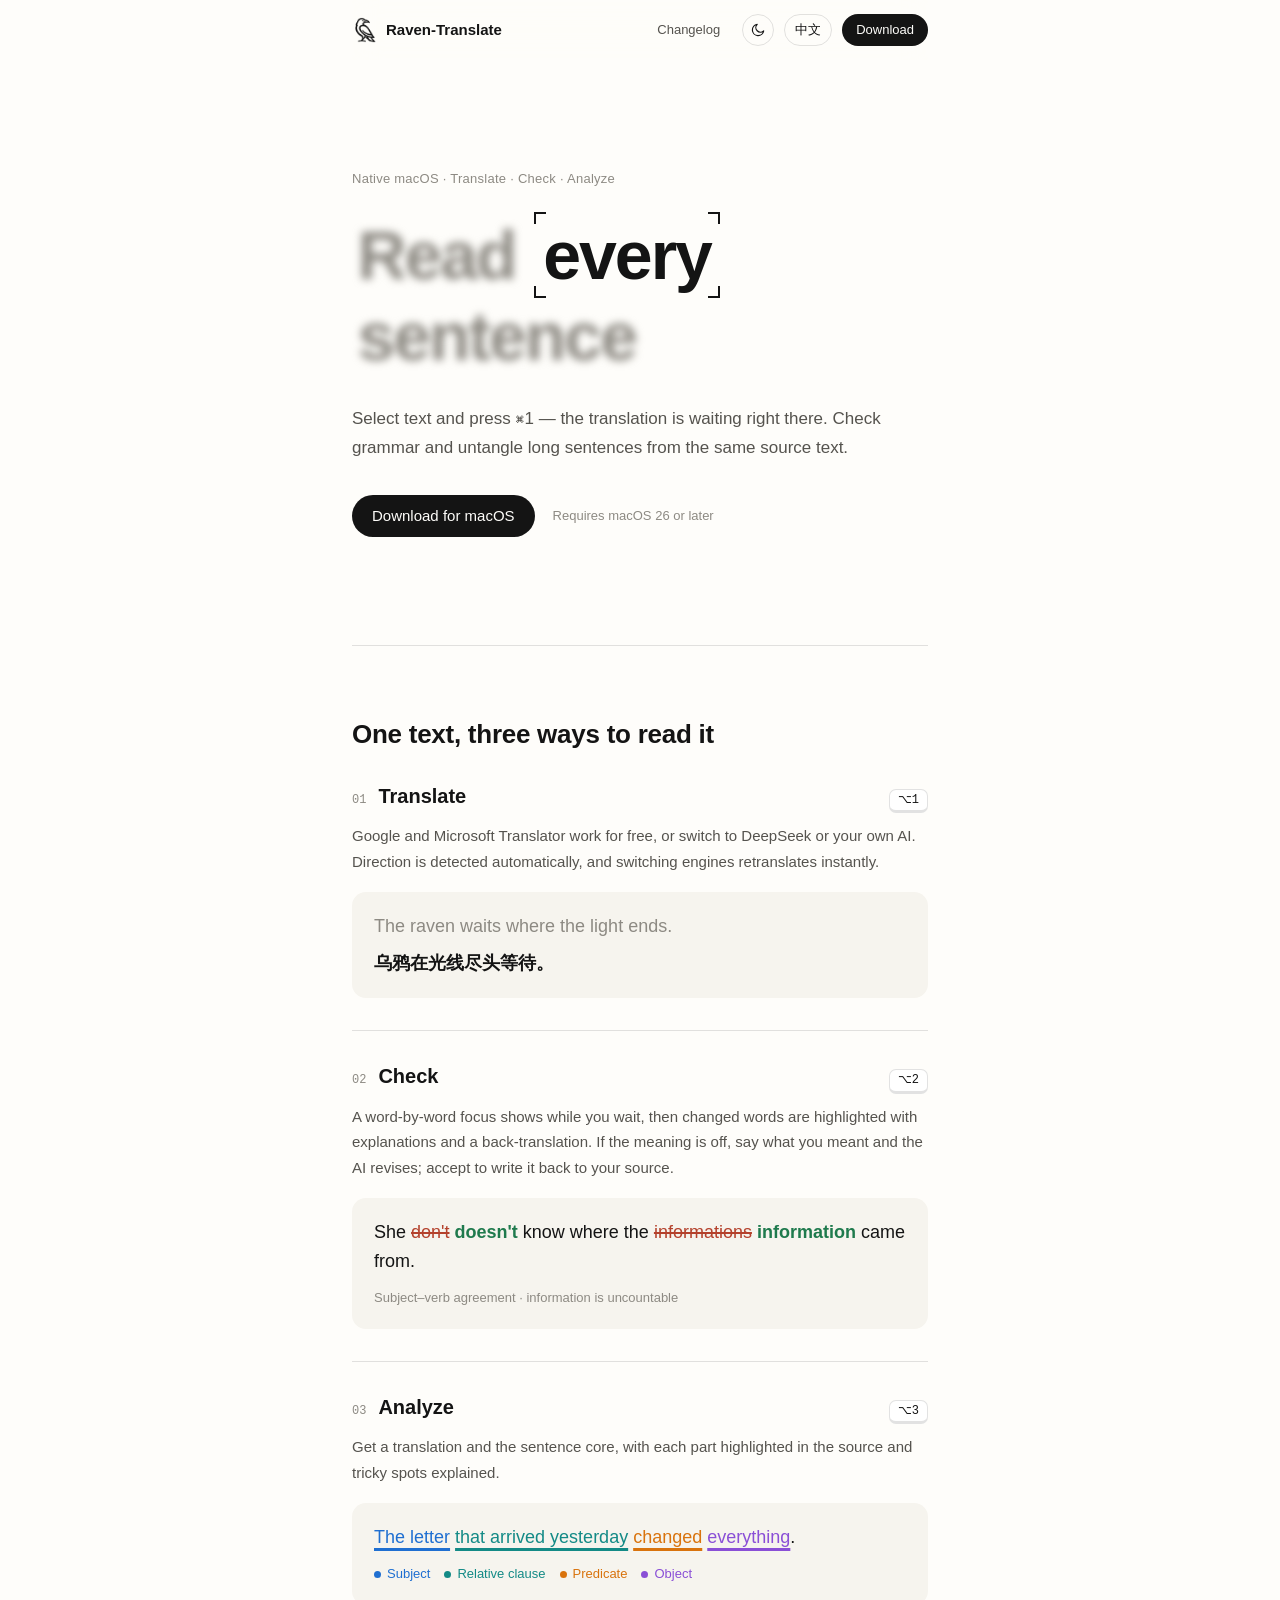
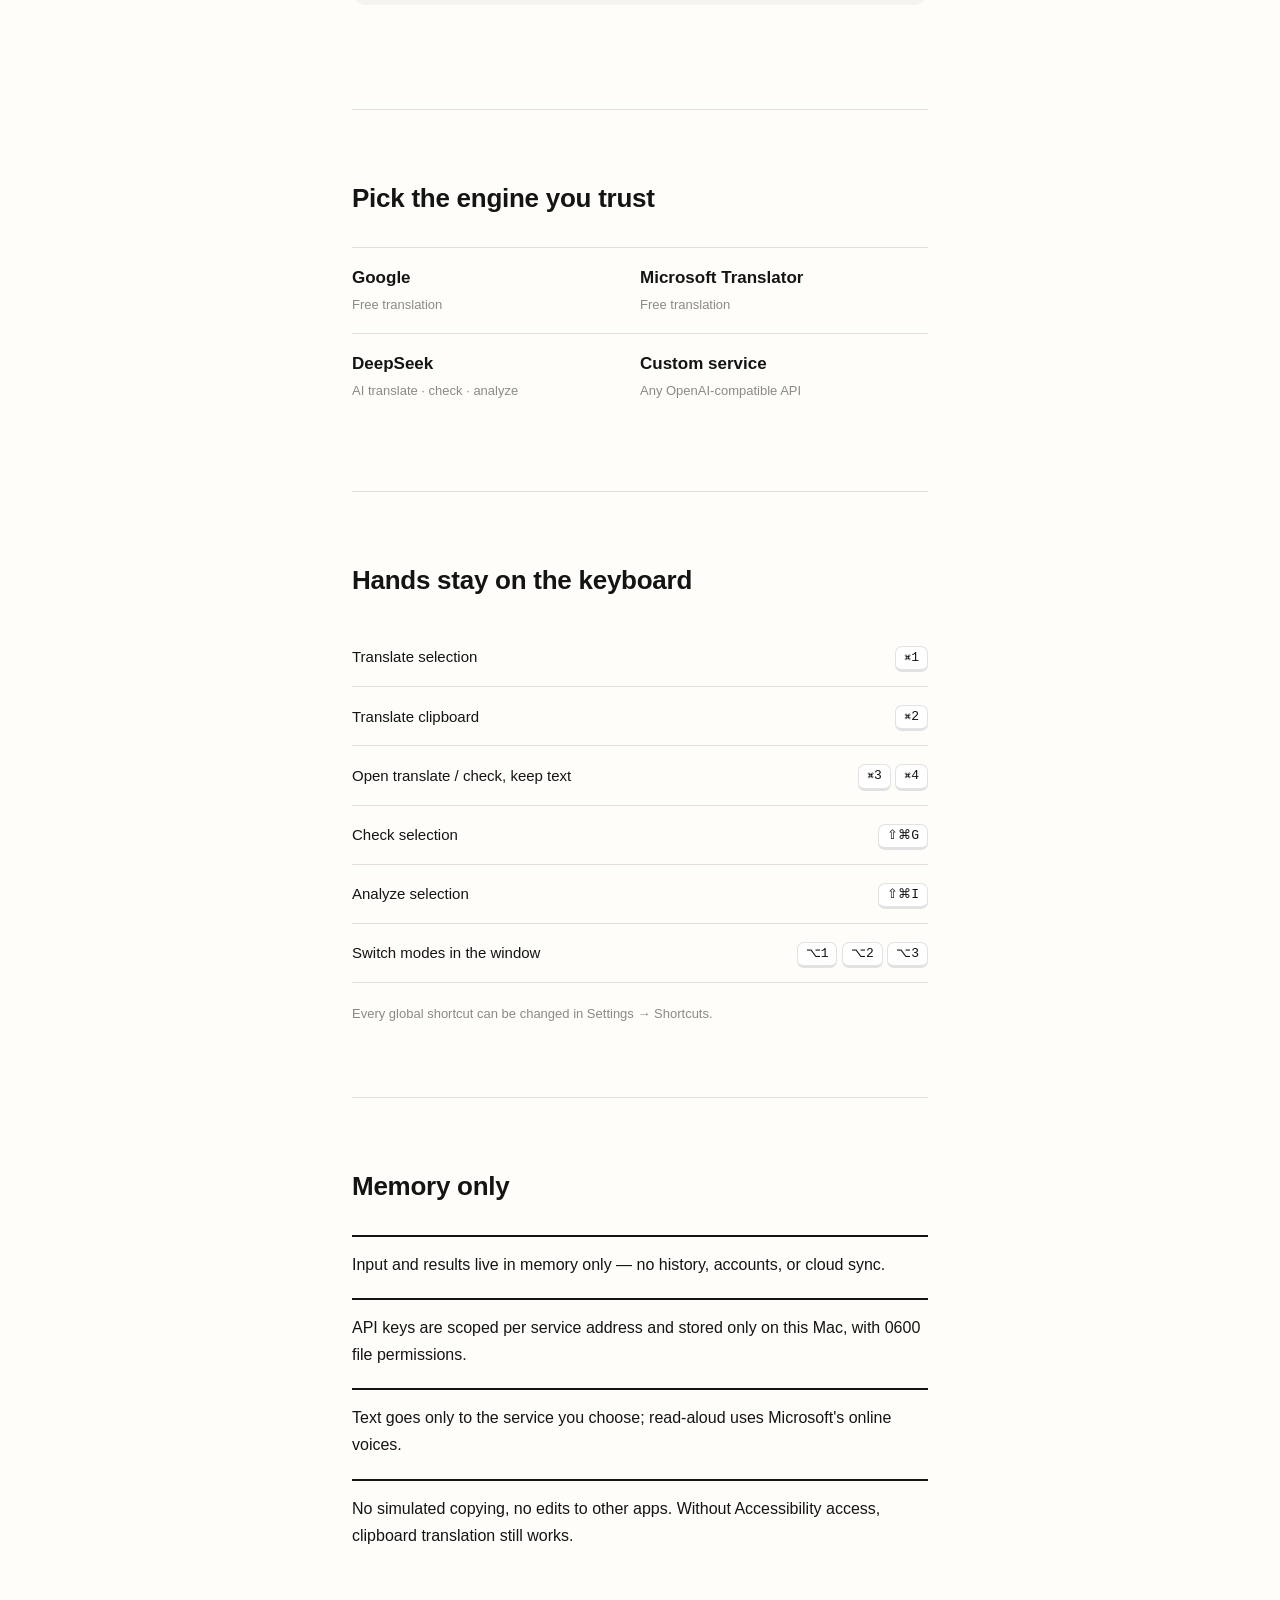
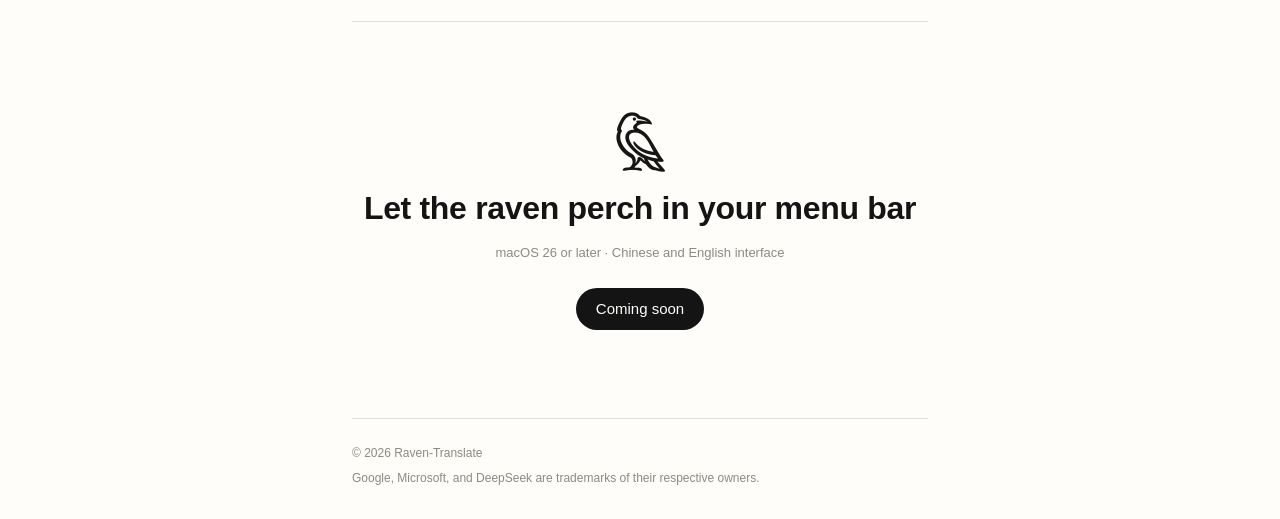
==== website/index.html @ 34cca44c "Extract Raven Translate Native website" ====
<!doctype html>
<html lang="zh-CN">
  <head>
    <meta charset="utf-8" />
    <meta name="viewport" content="width=device-width, initial-scale=1" />
    <title>Raven-Translate</title>
    <meta
      name="description"
      content="Raven-Translate：macOS 原生翻译、英文检查与长难句分析工具。"
      data-i18n-attr="content:meta.description"
    />
    <meta name="color-scheme" content="light dark" />
    <!-- 首帧前应用已保存的主题，避免闪烁；逻辑与 main.js 的 THEME_KEY 保持一致。 -->
    <script>
      try {
        const t = localStorage.getItem("raven-site-theme");
        if (t === "light" || t === "dark") document.documentElement.dataset.theme = t;
      } catch {}
    </script>
    <link rel="icon" href="assets/icon.png" />
    <link rel="apple-touch-icon" href="assets/icon.png" />
    <link rel="stylesheet" href="base.css" />
    <link rel="stylesheet" href="sections.css" />
  </head>
  <body>
    <a class="skip" href="#main" data-i18n="nav.skip">跳到正文</a>

    <header class="nav">
      <a class="brand" href="#top" aria-label="Raven-Translate">
        <span class="mark" aria-hidden="true"></span>
        <span class="brand-name">Raven-Translate</span>
      </a>
      <div class="nav-actions">
        <a class="nav-link" href="changelog.html" data-i18n="nav.changelog">更新日志</a>
        <button class="theme" type="button" id="theme-toggle" aria-label="切换到深色主题">
          <svg
            class="icon-moon"
            viewBox="0 0 24 24"
            fill="none"
            stroke="currentColor"
            stroke-width="1.8"
            stroke-linecap="round"
            stroke-linejoin="round"
            aria-hidden="true"
          >
            <path d="M20.5 13.2A8.5 8.5 0 1 1 10.8 3.5a6.6 6.6 0 0 0 9.7 9.7z" />
          </svg>
          <svg
            class="icon-sun"
            viewBox="0 0 24 24"
            fill="none"
            stroke="currentColor"
            stroke-width="1.8"
            stroke-linecap="round"
            aria-hidden="true"
          >
            <circle cx="12" cy="12" r="4" />
            <path
              d="M12 2.5v2M12 19.5v2M4.6 4.6l1.4 1.4M18 18l1.4 1.4M2.5 12h2M19.5 12h2M4.6 19.4 6 18M18 6l1.4-1.4"
            />
          </svg>
        </button>
        <button
          class="lang"
          type="button"
          id="lang-toggle"
          aria-label="Switch to English"
          data-i18n-attr="aria-label:lang.switchLabel"
        >
          <span data-i18n="lang.switch">EN</span>
        </button>
        <a class="btn btn-small" href="#download" data-i18n="cta.download">下载</a>
      </div>
    </header>

    <main id="main">
      <section class="hero" id="top">
        <p class="eyebrow" data-i18n="hero.eyebrow">macOS 原生 · 翻译 · 检查 · 分析</p>
        <h1 class="focus" id="focus-line" data-focus-key="hero.focus">读懂 每一句 英文</h1>
        <p class="lede" data-i18n="hero.lede">
          选中文本按下 ⌘1，译文就在原处等你。同一份原文，还能检查语法、拆解长难句。
        </p>
        <div class="hero-cta">
          <a class="btn" href="#download" data-i18n="cta.downloadMac">下载 macOS 版</a>
          <span class="meta" data-i18n="hero.req">需要 macOS 26 或更高版本</span>
        </div>
      </section>

      <section class="modes" id="modes" aria-labelledby="modes-title">
        <h2 class="section-title" id="modes-title" data-i18n="modes.title">一份原文，三种读法</h2>

        <article class="mode">
          <header class="mode-head">
            <span class="mode-index">01</span>
            <h3 data-i18n="modes.translate.title">翻译</h3>
            <kbd>⌥1</kbd>
          </header>
          <p class="mode-desc" data-i18n="modes.translate.desc">
            Google、微软翻译免费可用，也可切到 DeepSeek 或自定义
            AI。自动判断互译方向，切换引擎立即重译。
          </p>
          <div class="demo demo-translate" aria-hidden="true">
            <p class="demo-src">The raven waits where the light ends.</p>
            <p class="demo-out" data-i18n="modes.translate.out">乌鸦在光线尽头等待。</p>
          </div>
        </article>

        <article class="mode">
          <header class="mode-head">
            <span class="mode-index">02</span>
            <h3 data-i18n="modes.check.title">检查</h3>
            <kbd>⌥2</kbd>
          </header>
          <p class="mode-desc" data-i18n="modes.check.desc">
            逐词聚焦等待结果，修改过的词高亮显示，并附修改说明与中文回译。意思不对就补充原意，AI
            会据此重新修改；满意后一键写回原文。
          </p>
          <div class="demo demo-check" aria-hidden="true">
            <p>
              She <del>don't</del> <ins>doesn't</ins> know where the <del>informations</del>
              <ins>information</ins> came from.
            </p>
            <p class="note" data-i18n="modes.check.note">主谓一致 · information 为不可数名词</p>
          </div>
        </article>

        <article class="mode">
          <header class="mode-head">
            <span class="mode-index">03</span>
            <h3 data-i18n="modes.analyze.title">分析</h3>
            <kbd>⌥3</kbd>
          </header>
          <p class="mode-desc" data-i18n="modes.analyze.desc">
            给出译文与句子主干，在原文上高亮各成分，并单独讲解难点。
          </p>
          <div class="demo demo-analyze" aria-hidden="true">
            <p>
              <span class="r r-sub">The letter</span>
              <span class="r r-attr">that arrived yesterday</span>
              <span class="r r-pred">changed</span>
              <span class="r r-obj">everything</span>.
            </p>
            <p class="legend">
              <span class="r-sub" data-i18n="roles.subject">主语</span>
              <span class="r-attr" data-i18n="roles.attributive">定语从句</span>
              <span class="r-pred" data-i18n="roles.predicate">谓语</span>
              <span class="r-obj" data-i18n="roles.object">宾语</span>
            </p>
          </div>
        </article>
      </section>

      <section class="engines" aria-labelledby="engines-title">
        <h2 class="section-title" id="engines-title" data-i18n="engines.title">选你信任的引擎</h2>
        <ul class="engine-list">
          <li>
            <strong>Google</strong>
            <span data-i18n="engines.free">免费翻译</span>
          </li>
          <li>
            <strong data-i18n="engines.microsoft">微软翻译</strong>
            <span data-i18n="engines.free">免费翻译</span>
          </li>
          <li>
            <strong>DeepSeek</strong>
            <span data-i18n="engines.ai">AI 翻译 · 检查 · 分析</span>
          </li>
          <li>
            <strong data-i18n="engines.custom">自定义服务</strong>
            <span data-i18n="engines.customDesc">任意 OpenAI 兼容接口</span>
          </li>
        </ul>
      </section>

      <section class="shortcuts" id="shortcuts" aria-labelledby="shortcuts-title">
        <h2 class="section-title" id="shortcuts-title" data-i18n="shortcuts.title">手不离键盘</h2>
        <dl class="keys">
          <div>
            <dt><kbd>⌘1</kbd></dt>
            <dd data-i18n="shortcuts.selection">翻译选中文本</dd>
          </div>
          <div>
            <dt><kbd>⌘2</kbd></dt>
            <dd data-i18n="shortcuts.clipboard">翻译剪贴板</dd>
          </div>
          <div>
            <dt><kbd>⌘3</kbd> <kbd>⌘4</kbd></dt>
            <dd data-i18n="shortcuts.open">打开翻译 / 检查，保留原文</dd>
          </div>
          <div>
            <dt><kbd>⇧⌘G</kbd></dt>
            <dd data-i18n="shortcuts.check">检查选中文本</dd>
          </div>
          <div>
            <dt><kbd>⇧⌘I</kbd></dt>
            <dd data-i18n="shortcuts.analyze">分析选中文本</dd>
          </div>
          <div>
            <dt><kbd>⌥1</kbd> <kbd>⌥2</kbd> <kbd>⌥3</kbd></dt>
            <dd data-i18n="shortcuts.switch">窗口内切换模式</dd>
          </div>
        </dl>
        <p class="meta" data-i18n="shortcuts.note">全局快捷键都可在「设置 → 快捷键」中修改。</p>
      </section>

      <section class="privacy" id="privacy" aria-labelledby="privacy-title">
        <h2 class="section-title" id="privacy-title" data-i18n="privacy.title">只在内存里</h2>
        <ul class="facts">
          <li data-i18n="privacy.memory">输入与结果只保留在内存，没有历史、账户或云同步。</li>
          <li data-i18n="privacy.keys">API Key 按服务地址隔离，仅保存在本机，文件权限 0600。</li>
          <li data-i18n="privacy.send">文本只发送给你当前选择的服务商；朗读使用微软在线语音。</li>
          <li data-i18n="privacy.selection">
            不模拟复制，不改写其他应用。未授权辅助功能时仍可翻译剪贴板。
          </li>
        </ul>
      </section>

      <section class="download" id="download" aria-labelledby="download-title">
        <span class="mark mark-large" aria-hidden="true"></span>
        <h2 id="download-title" data-i18n="download.title">让乌鸦落在你的菜单栏</h2>
        <p class="meta" data-i18n="download.req">macOS 26 或更高版本 · 中文 / 英文界面</p>
        <a class="btn" id="download-link" href="#download" data-i18n="cta.soon">即将发布</a>
      </section>
    </main>

    <footer class="footer">
      <span>© 2026 Raven-Translate</span>
      <span data-i18n="footer.trademark">Google、Microsoft、DeepSeek 为其各自所有者的商标。</span>
    </footer>

    <script src="i18n.js"></script>
    <script src="main.js"></script>
  </body>
</html>
---- website/base.css ----
/* 色彩取自 App 图标的象牙底（#FEFDFA）与黑色线稿；成分色对应 ResultView.roleColor。 */
:root {
  /* light-dark() 依 color-scheme 取值：默认跟随系统，data-theme 由主题按钮写入并覆盖。 */
  color-scheme: light dark;
  --bg: light-dark(#fefdfa, #111110);
  --bg-soft: light-dark(#f6f4ee, #1a1a18);
  --ink: light-dark(#141414, #f2f0ea);
  --ink-soft: light-dark(#55534e, #b3b0a8);
  --ink-faint: light-dark(#8d8a83, #7d7a73);
  --line: light-dark(rgba(20, 20, 20, 0.12), rgba(242, 240, 234, 0.12));
  --key-bg: light-dark(#ffffff, #1f1f1d);
  --btn-bg: light-dark(#141414, #f2f0ea);
  --btn-ink: light-dark(#fefdfa, #111110);
  --ins: light-dark(#1f7a4d, #5cc98f);
  --del: light-dark(#b4412c, #f0866f);
  --role-sub: light-dark(#1f6fd1, #6aa8ff);
  --role-pred: light-dark(#d9730d, #ffa14a);
  --role-obj: light-dark(#8a4fd6, #b78cff);
  --role-attr: light-dark(#138a86, #4fcfc9);
  --font:
    -apple-system, BlinkMacSystemFont, "SF Pro Text", "PingFang SC", "Hiragino Sans GB",
    "Helvetica Neue", sans-serif;
  --font-display:
    -apple-system, BlinkMacSystemFont, "SF Pro Display", "PingFang SC", "Helvetica Neue", sans-serif;
  --font-mono: ui-monospace, "SF Mono", Menlo, monospace;
  --ease: cubic-bezier(0.22, 1, 0.36, 1);
  --move: 350ms;
  /* 单栏阅读宽度（含导航），窄屏两侧各留 24px。 */
  --page: min(576px, 100% - 48px);
}

:root[data-theme="light"] {
  color-scheme: light;
}

:root[data-theme="dark"] {
  color-scheme: dark;
}

*,
*::before,
*::after {
  box-sizing: border-box;
}

html {
  scroll-behavior: smooth;
  -webkit-text-size-adjust: 100%;
}

body {
  margin: 0;
  background: var(--bg);
  color: var(--ink);
  font: 400 16px/1.7 var(--font);
  -webkit-font-smoothing: antialiased;
}

a {
  color: inherit;
}

h1,
h2,
h3,
p {
  margin: 0;
}

:focus-visible {
  outline: 2px solid var(--ink);
  outline-offset: 3px;
  border-radius: 4px;
}

.skip {
  position: absolute;
  left: 16px;
  top: -48px;
  padding: 8px 12px;
  background: var(--btn-bg);
  color: var(--btn-ink);
  border-radius: 8px;
  z-index: 10;
}

.skip:focus {
  top: 12px;
}

/* ---- 品牌标记：透明线稿作遮罩，随主题取文字色 ---- */
.mark {
  display: inline-block;
  width: 26px;
  height: 26px;
  background: currentColor;
  mask: url("assets/raven-mark.png") center / contain no-repeat;
  -webkit-mask: url("assets/raven-mark.png") center / contain no-repeat;
}

.mark-large {
  width: 64px;
  height: 64px;
}

/* ---- 导航 ---- */
.nav {
  position: sticky;
  top: 0;
  z-index: 5;
  display: flex;
  align-items: center;
  gap: 16px;
  width: var(--page);
  margin: 0 auto;
  padding: 14px 0;
  background: color-mix(in srgb, var(--bg) 86%, transparent);
  backdrop-filter: saturate(1.4) blur(14px);
  -webkit-backdrop-filter: saturate(1.4) blur(14px);
}

.brand {
  display: flex;
  align-items: center;
  gap: 8px;
  font-weight: 600;
  font-size: 15px;
  text-decoration: none;
}

.nav-actions {
  display: flex;
  align-items: center;
  gap: 10px;
  margin-left: auto;
}

.nav-link {
  display: inline-flex;
  align-items: center;
  height: 32px;
  padding: 0 12px;
  border-radius: 999px;
  color: var(--ink-soft);
  font-size: 13px;
  font-weight: 500;
  text-decoration: none;
  transition:
    color 150ms,
    background-color 150ms;
}

.nav-link:hover,
.nav-link[aria-current="page"] {
  color: var(--ink);
  background: var(--bg-soft);
}

.lang,
.theme {
  min-width: 44px;
  height: 32px;
  padding: 0 10px;
  border: 1px solid var(--line);
  border-radius: 999px;
  background: transparent;
  color: var(--ink);
  font: 500 13px var(--font);
  cursor: pointer;
  transition: border-color 150ms;
}

.theme {
  display: inline-grid;
  place-items: center;
  min-width: 32px;
  padding: 0;
}

.theme svg {
  width: 16px;
  height: 16px;
}

/* 显示的是点击后将切换到的主题。 */
:root[data-theme="dark"] .icon-moon,
:root:not([data-theme="dark"]) .icon-sun {
  display: none;
}

.lang:hover,
.theme:hover {
  border-color: var(--ink-faint);
}

.btn {
  display: inline-flex;
  align-items: center;
  justify-content: center;
  height: 42px;
  padding: 0 20px;
  border-radius: 999px;
  background: var(--btn-bg);
  color: var(--btn-ink);
  font-weight: 500;
  font-size: 15px;
  text-decoration: none;
  transition:
    transform 160ms var(--ease),
    opacity 160ms;
}

.btn:hover {
  opacity: 0.88;
}

.btn:active {
  transform: scale(0.97);
}

.btn-small {
  height: 32px;
  padding: 0 14px;
  font-size: 13px;
}
---- website/sections.css ----
/* 页面各区块与响应式布局；令牌与通用控件见 base.css。 */
/* 全站单栏：宽度收在内容盒内，分隔线与文字左右对齐。 */
main > section,
.footer {
  width: var(--page);
  margin-inline: auto;
}

/* ---- 首屏 ---- */
.hero {
  padding-top: clamp(64px, 12vh, 112px);
  padding-bottom: clamp(72px, 12vh, 112px);
}

.eyebrow {
  color: var(--ink-faint);
  font-size: 13px;
  letter-spacing: 0.02em;
  margin-bottom: 24px;
}

.focus {
  position: relative;
  font: 650 clamp(44px, 12vw, 68px) / 1.12 var(--font-display);
  letter-spacing: -0.03em;
}

.focus-word {
  display: inline-block;
  padding: 0.04em 0.08em;
  transition:
    filter var(--move) var(--ease),
    color var(--move) var(--ease);
}

.focus.is-ready .focus-word {
  filter: blur(4px);
  color: var(--ink-faint);
}

.focus.is-ready .focus-word.is-active {
  filter: none;
  color: var(--ink);
}

.focus-frame {
  position: absolute;
  left: 0;
  top: 0;
  pointer-events: none;
  transition:
    transform var(--move) var(--ease),
    width var(--move) var(--ease),
    height var(--move) var(--ease);
}

.corner {
  position: absolute;
  width: 12px;
  height: 12px;
  border: 0 solid var(--ink);
}

.corner-tl {
  left: -4px;
  top: -2px;
  border-width: 2.5px 0 0 2.5px;
}
.corner-tr {
  right: -4px;
  top: -2px;
  border-width: 2.5px 2.5px 0 0;
}
.corner-bl {
  left: -4px;
  bottom: -2px;
  border-width: 0 0 2.5px 2.5px;
}
.corner-br {
  right: -4px;
  bottom: -2px;
  border-width: 0 2.5px 2.5px 0;
}

.lede {
  margin-top: 28px;
  color: var(--ink-soft);
  font-size: 17px;
}

.hero-cta {
  display: flex;
  flex-wrap: wrap;
  align-items: center;
  gap: 12px 18px;
  margin-top: 32px;
}

.meta {
  color: var(--ink-faint);
  font-size: 13px;
}

/* ---- 通用区块 ---- */
.section-title {
  font: 650 26px / 1.25 var(--font-display);
  letter-spacing: -0.01em;
  margin-bottom: 32px;
}

.modes,
.engines,
.shortcuts,
.privacy {
  padding-block: 72px;
  border-top: 1px solid var(--line);
}

/* ---- 三种模式 ---- */
.mode {
  display: grid;
  gap: 10px;
  padding: 32px 0;
  border-top: 1px solid var(--line);
}

.mode:first-of-type {
  border-top: 0;
  padding-top: 0;
}

.mode-head {
  display: flex;
  align-items: baseline;
  gap: 12px;
}

.mode-head h3 {
  font: 600 20px/1.3 var(--font-display);
}

.mode-index {
  font: 500 12px var(--font-mono);
  color: var(--ink-faint);
}

.mode-desc {
  color: var(--ink-soft);
  font-size: 15px;
}

.demo {
  margin-top: 8px;
  padding: 20px 22px;
  border-radius: 14px;
  background: var(--bg-soft);
  font-size: 18px;
  line-height: 1.6;
}

.demo-src {
  color: var(--ink-faint);
}

.demo-out {
  margin-top: 8px;
  font-weight: 600;
}

.demo-check del {
  color: var(--del);
  text-decoration-thickness: 2px;
}

.demo-check ins {
  color: var(--ins);
  text-decoration: none;
  font-weight: 600;
}

.note,
.legend {
  margin-top: 12px;
  color: var(--ink-faint);
  font-size: 13px;
}

.legend {
  display: flex;
  flex-wrap: wrap;
  gap: 4px 14px;
}

.legend span::before {
  content: "";
  display: inline-block;
  width: 7px;
  height: 7px;
  margin-right: 6px;
  border-radius: 50%;
  background: currentColor;
}

.r {
  text-decoration: underline;
  text-decoration-thickness: 2.5px;
  text-underline-offset: 5px;
}

.r-sub {
  color: var(--role-sub);
}
.r-pred {
  color: var(--role-pred);
}
.r-obj {
  color: var(--role-obj);
}
.r-attr {
  color: var(--role-attr);
}

/* ---- 引擎 ---- */
.engine-list {
  display: grid;
  grid-template-columns: repeat(2, minmax(0, 1fr));
  margin: 0;
  padding: 0;
  list-style: none;
}

.engine-list li {
  display: flex;
  flex-direction: column;
  gap: 2px;
  padding: 16px 16px 16px 0;
  border-top: 1px solid var(--line);
}

.engine-list strong {
  font-size: 17px;
  font-weight: 600;
}

.engine-list span {
  color: var(--ink-faint);
  font-size: 13px;
}

/* ---- 快捷键 ---- */
.keys {
  margin: 0 0 20px;
}

.keys > div {
  display: flex;
  align-items: center;
  justify-content: space-between;
  gap: 16px;
  padding: 14px 0;
  border-bottom: 1px solid var(--line);
}

.keys dt {
  order: 2;
  white-space: nowrap;
}

.keys dd {
  margin: 0;
  font-size: 15px;
}

kbd {
  display: inline-block;
  min-width: 2.2em;
  padding: 2px 8px;
  border: 1px solid var(--line);
  border-bottom-width: 3px;
  border-radius: 7px;
  background: var(--key-bg);
  color: var(--ink);
  font: 500 13px/1.4 var(--font-mono);
  text-align: center;
}

.mode-head kbd {
  margin-left: auto;
  font-size: 12px;
}

/* ---- 隐私 ---- */
.facts {
  display: grid;
  gap: 20px;
  margin: 0;
  padding: 0;
  list-style: none;
}

.facts li {
  padding-top: 14px;
  border-top: 2px solid var(--ink);
  font-size: 16px;
}

/* ---- 下载 ---- */
.download {
  display: flex;
  flex-direction: column;
  align-items: center;
  gap: 14px;
  padding-block: 88px;
  text-align: center;
  border-top: 1px solid var(--line);
}

.download h2 {
  font: 650 clamp(26px, 6vw, 32px) / 1.25 var(--font-display);
  letter-spacing: -0.01em;
}

.download .btn {
  margin-top: 10px;
}

.footer {
  display: flex;
  flex-direction: column;
  gap: 4px;
  padding: 24px 0 40px;
  border-top: 1px solid var(--line);
  color: var(--ink-faint);
  font-size: 12px;
}

/* ---- 窄屏 ---- */
@media (max-width: 480px) {
  .nav-actions {
    gap: 6px;
  }
  /* 只保留乌鸦标记，给更新日志、主题、语言与下载按钮留位。 */
  .brand-name {
    display: none;
  }
  .engine-list {
    grid-template-columns: minmax(0, 1fr);
  }
}

@media (prefers-reduced-motion: reduce) {
  html {
    scroll-behavior: auto;
  }
  .focus.is-ready .focus-word {
    filter: none;
  }
  .focus-word,
  .focus-frame,
  .btn {
    transition: none;
  }
}
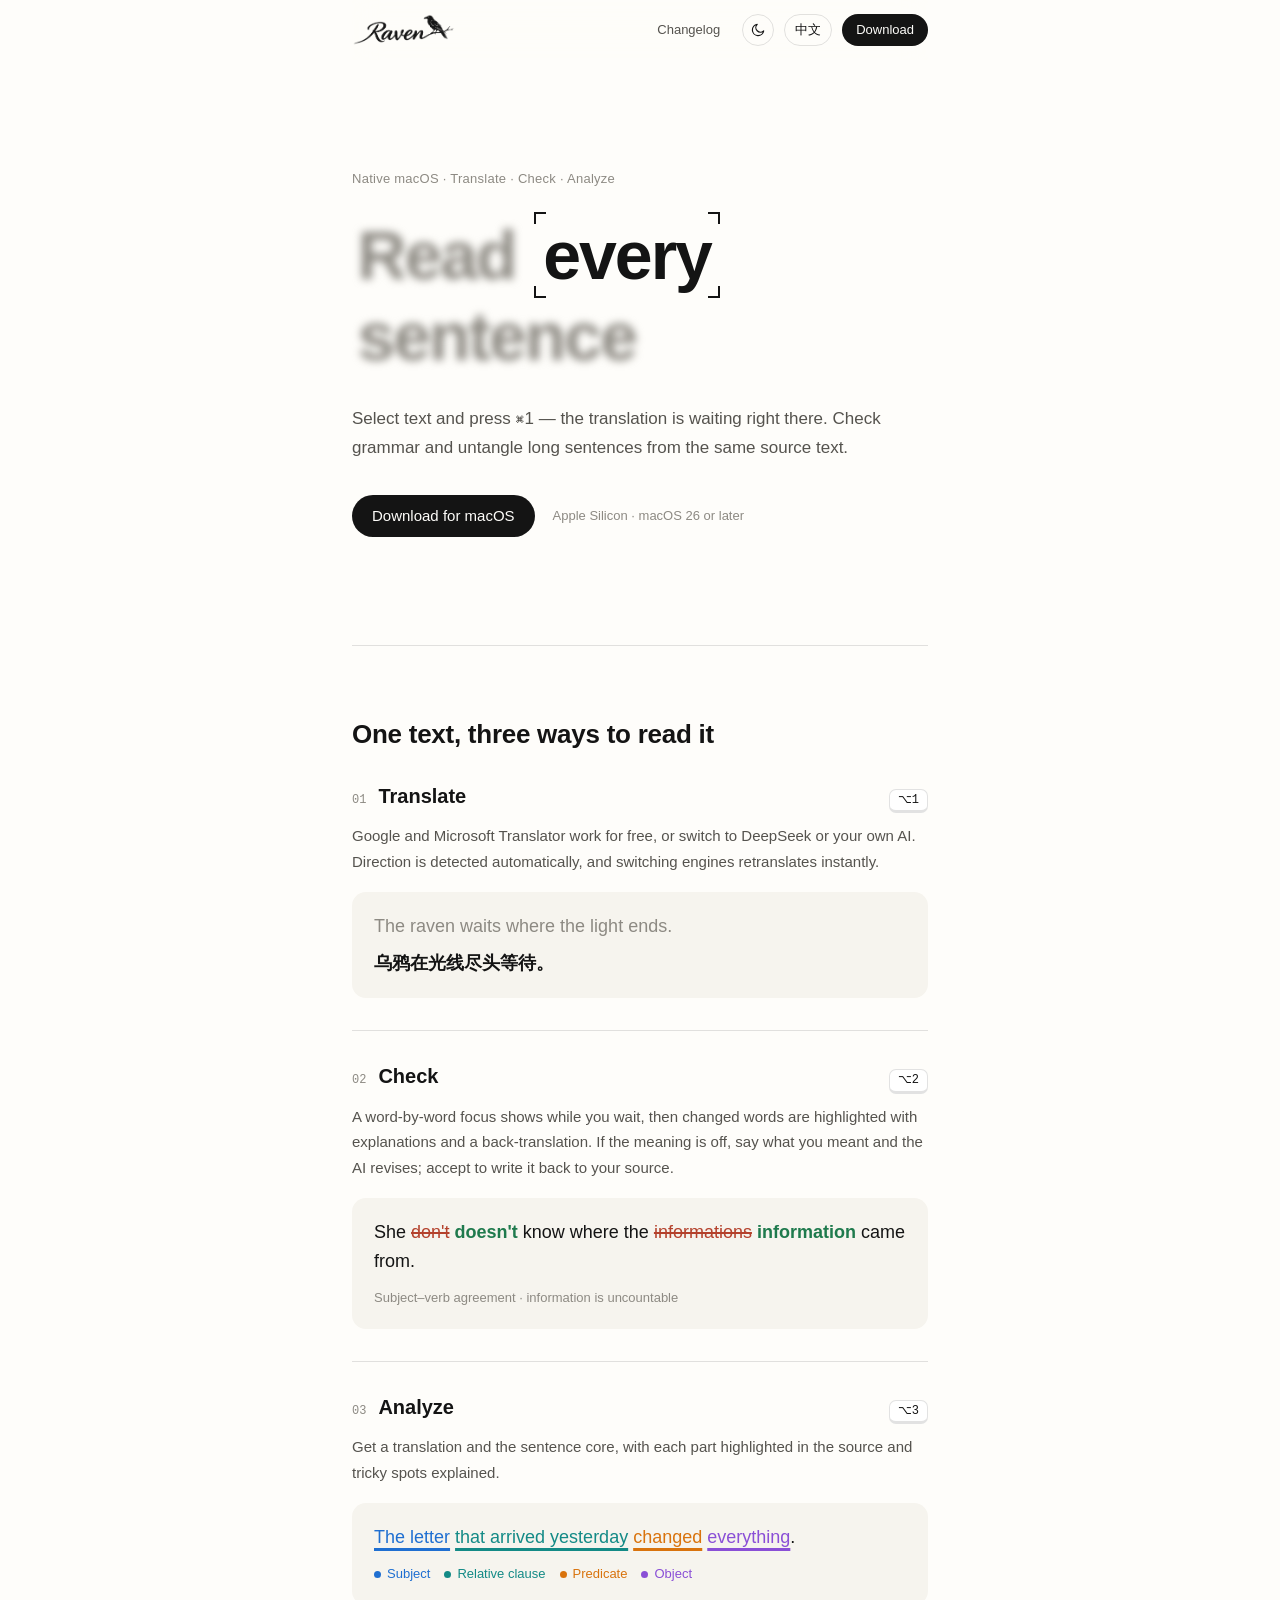
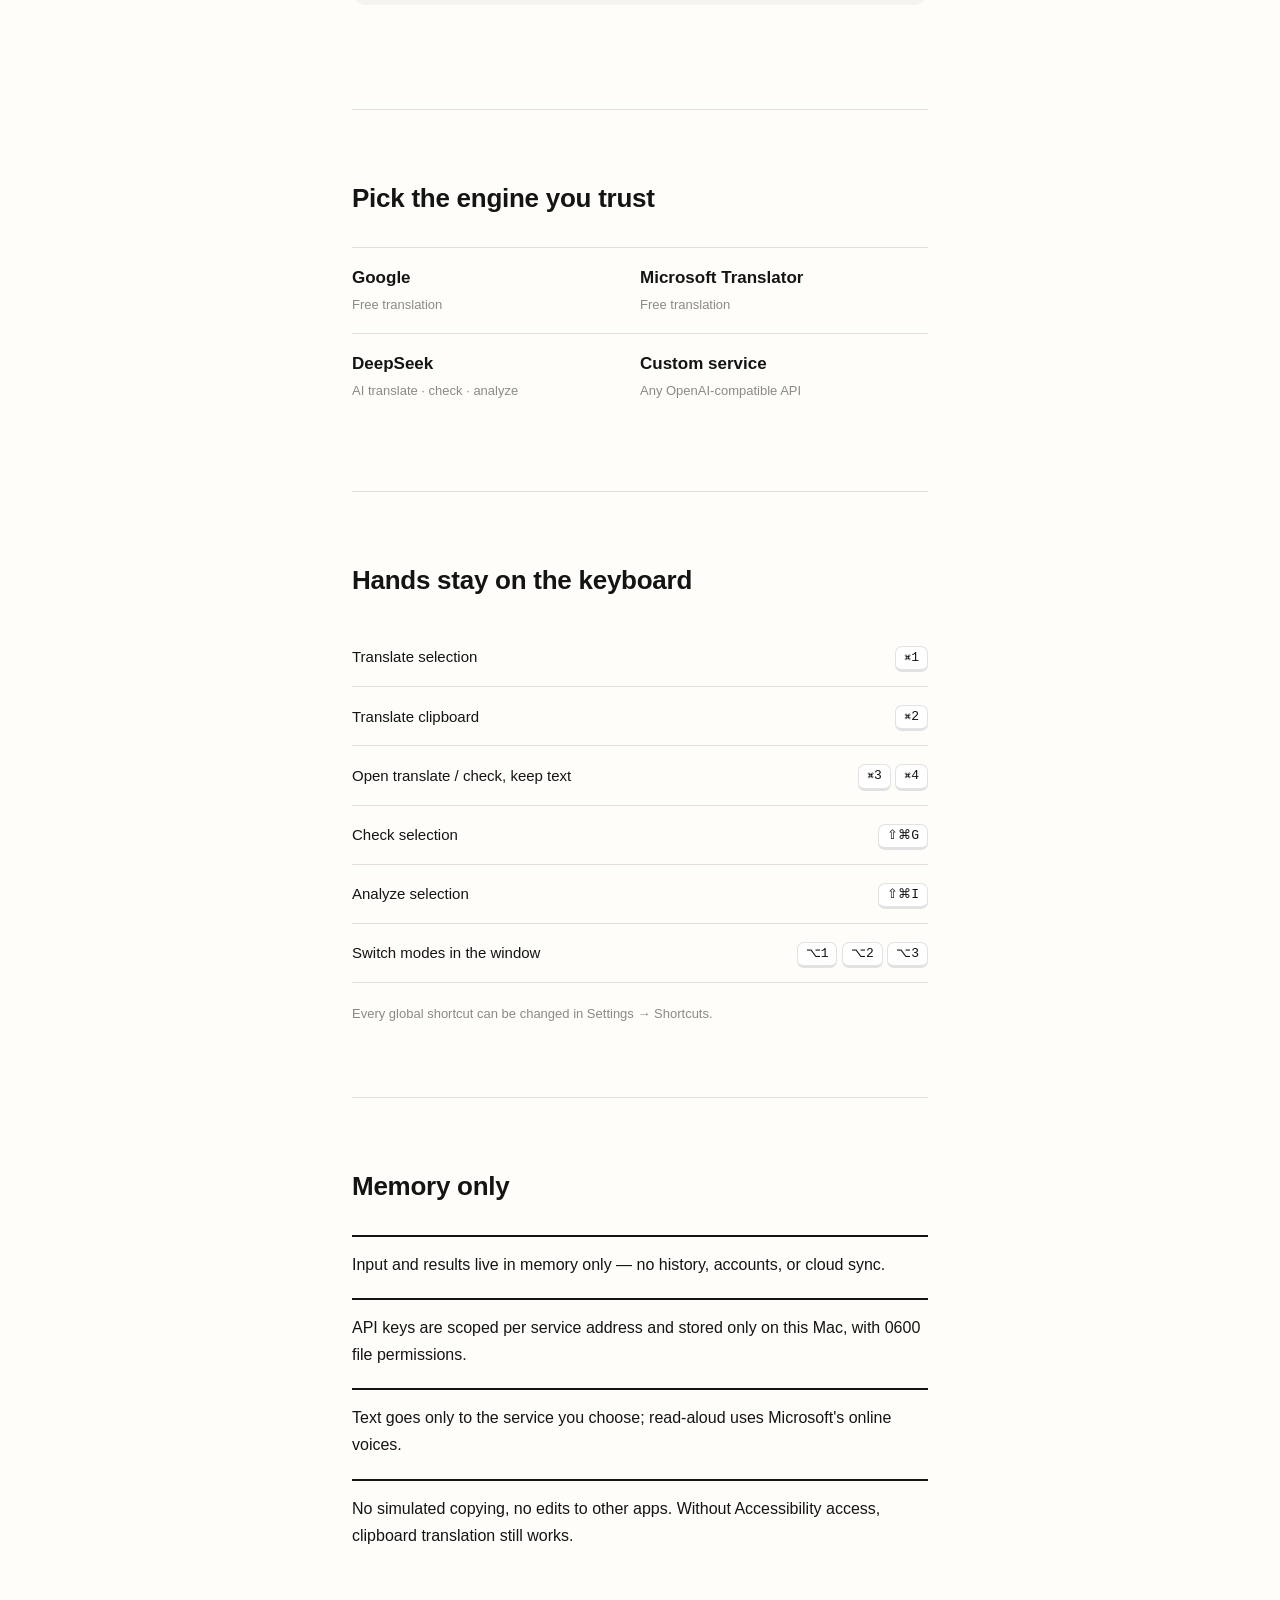
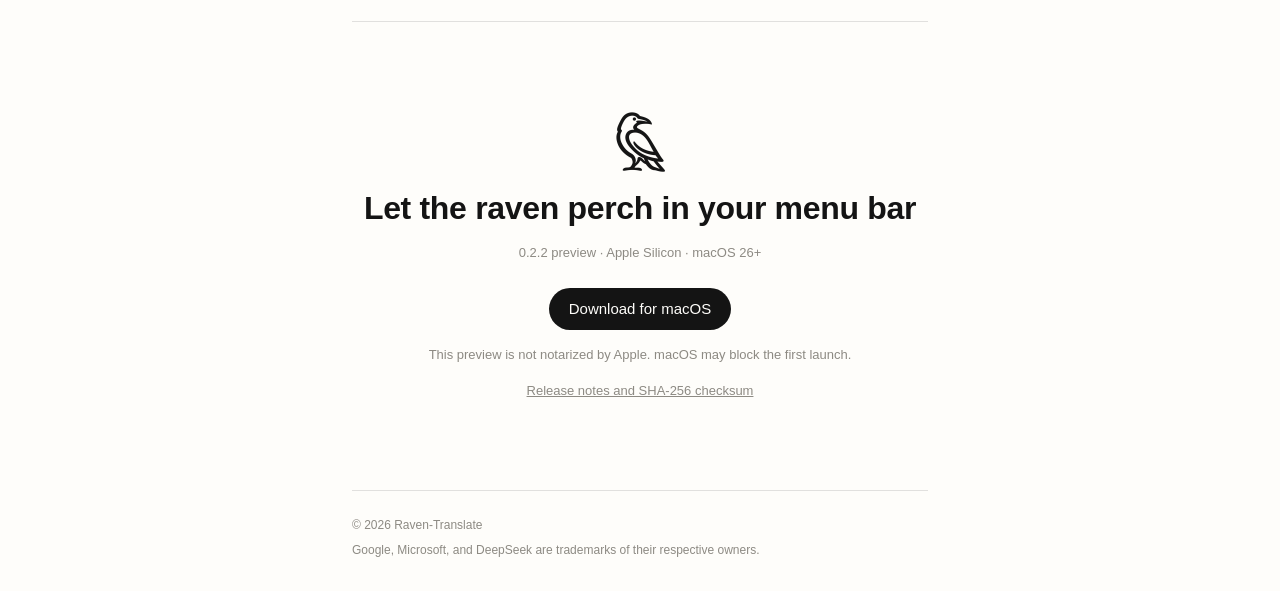
==== commit e6efcff4: "Publish DMG download links and Raven wordmark" ====
--- a/website/index.html
+++ b/website/index.html
@@ -27,8 +27,7 @@
 
     <header class="nav">
       <a class="brand" href="#top" aria-label="Raven-Translate">
-        <span class="mark" aria-hidden="true"></span>
-        <span class="brand-name">Raven-Translate</span>
+        <span class="brand-wordmark" aria-hidden="true"></span>
       </a>
       <div class="nav-actions">
         <a class="nav-link" href="changelog.html" data-i18n="nav.changelog">更新日志</a>
@@ -69,7 +68,12 @@
         >
           <span data-i18n="lang.switch">EN</span>
         </button>
-        <a class="btn btn-small" href="#download" data-i18n="cta.download">下载</a>
+        <a
+          class="btn btn-small"
+          href="https://github.com/lhjZY/Raven-t/releases/download/v0.2.2/Raven-Translate-0.2.2-arm64.dmg"
+          data-i18n="cta.download"
+          >下载</a
+        >
       </div>
     </header>
 
@@ -81,8 +85,13 @@
           选中文本按下 ⌘1，译文就在原处等你。同一份原文，还能检查语法、拆解长难句。
         </p>
         <div class="hero-cta">
-          <a class="btn" href="#download" data-i18n="cta.downloadMac">下载 macOS 版</a>
-          <span class="meta" data-i18n="hero.req">需要 macOS 26 或更高版本</span>
+          <a
+            class="btn"
+            href="https://github.com/lhjZY/Raven-t/releases/download/v0.2.2/Raven-Translate-0.2.2-arm64.dmg"
+            data-i18n="cta.downloadMac"
+            >下载 macOS 版</a
+          >
+          <span class="meta" data-i18n="hero.req">Apple Silicon · macOS 26 或更高版本</span>
         </div>
       </section>
 
@@ -218,8 +227,23 @@
       <section class="download" id="download" aria-labelledby="download-title">
         <span class="mark mark-large" aria-hidden="true"></span>
         <h2 id="download-title" data-i18n="download.title">让乌鸦落在你的菜单栏</h2>
-        <p class="meta" data-i18n="download.req">macOS 26 或更高版本 · 中文 / 英文界面</p>
-        <a class="btn" id="download-link" href="#download" data-i18n="cta.soon">即将发布</a>
+        <p class="meta" data-i18n="download.req">0.2.2 预览版 · Apple Silicon · macOS 26+</p>
+        <a
+          class="btn"
+          id="download-link"
+          href="https://github.com/lhjZY/Raven-t/releases/download/v0.2.2/Raven-Translate-0.2.2-arm64.dmg"
+          data-i18n="cta.downloadMac"
+          >下载 macOS 版</a
+        >
+        <p class="meta" data-i18n="download.notice">
+          此预览版未经过 Apple 公证，macOS 可能阻止首次打开。
+        </p>
+        <a
+          class="meta"
+          href="https://github.com/lhjZY/Raven-t/releases/tag/v0.2.2"
+          data-i18n="download.details"
+          >版本说明与 SHA-256 校验值</a
+        >
       </section>
     </main>
 
--- a/website/base.css
+++ b/website/base.css
@@ -122,10 +122,19 @@
 .brand {
   display: flex;
   align-items: center;
-  gap: 8px;
-  font-weight: 600;
-  font-size: 15px;
+  flex-shrink: 0;
   text-decoration: none;
+}
+
+/* 复用 App 的 RavenWordmark.png；按宽度等比缩放，视口仅裁去上下透明留白。
+   使用 alpha 遮罩保留原图形状，并跟随文字色适配明暗主题。 */
+.brand-wordmark {
+  display: block;
+  width: 104px;
+  height: 32px;
+  background: currentColor;
+  mask: url("assets/raven-wordmark.png") center / 100% auto no-repeat;
+  -webkit-mask: url("assets/raven-wordmark.png") center / 100% auto no-repeat;
 }
 
 .nav-actions {
--- a/website/sections.css
+++ b/website/sections.css
@@ -338,10 +338,25 @@
 @media (max-width: 480px) {
   .nav-actions {
     gap: 6px;
-  }
-  /* 只保留乌鸦标记，给更新日志、主题、语言与下载按钮留位。 */
-  .brand-name {
-    display: none;
+    white-space: nowrap;
+  }
+  .nav-link {
+    padding-inline: 8px;
+  }
+  .nav .btn-small {
+    padding-inline: 10px;
+  }
+  .nav .lang {
+    padding-inline: 8px;
+  }
+  .nav {
+    gap: 8px;
+    flex-wrap: wrap;
+  }
+  /* 窄屏仍保留完整字标；按钮放不下时换行，避免挤压品牌图案。 */
+  .brand-wordmark {
+    width: 80px;
+    height: 24px;
   }
   .engine-list {
     grid-template-columns: minmax(0, 1fr);
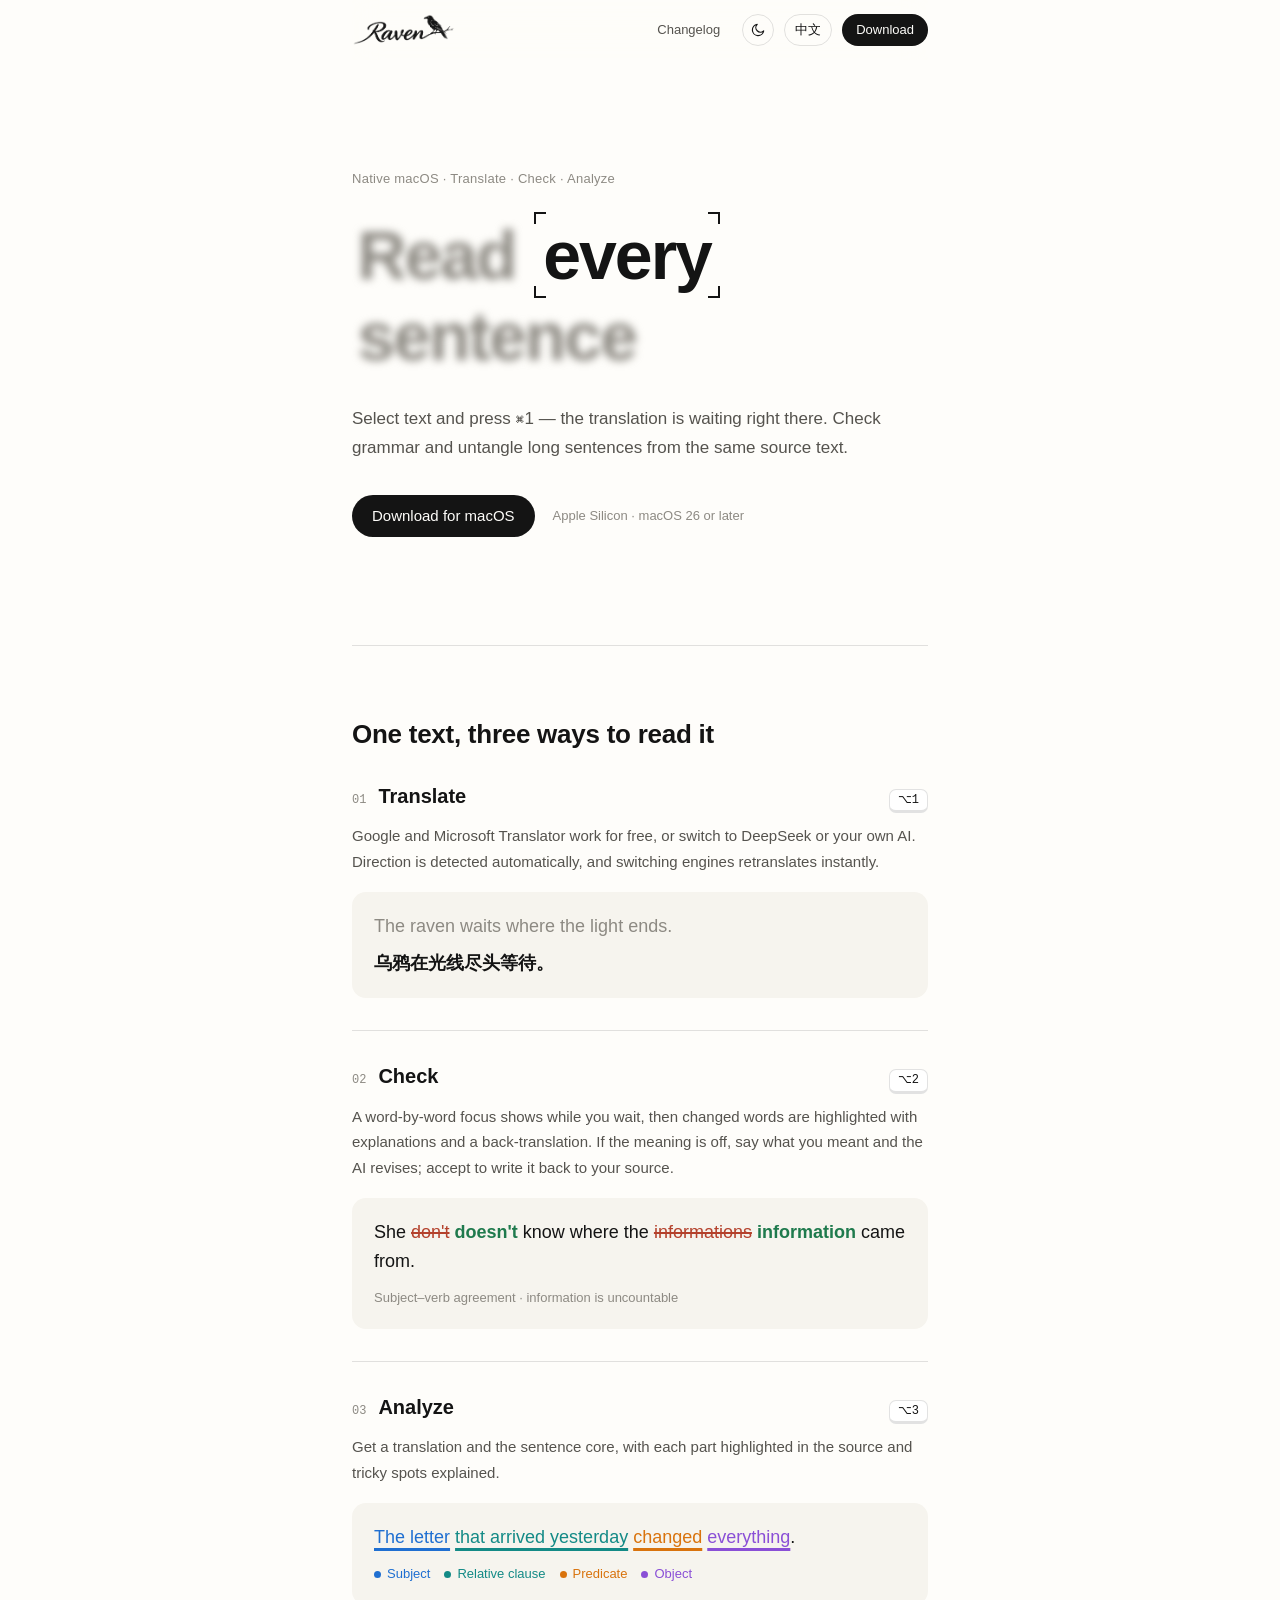
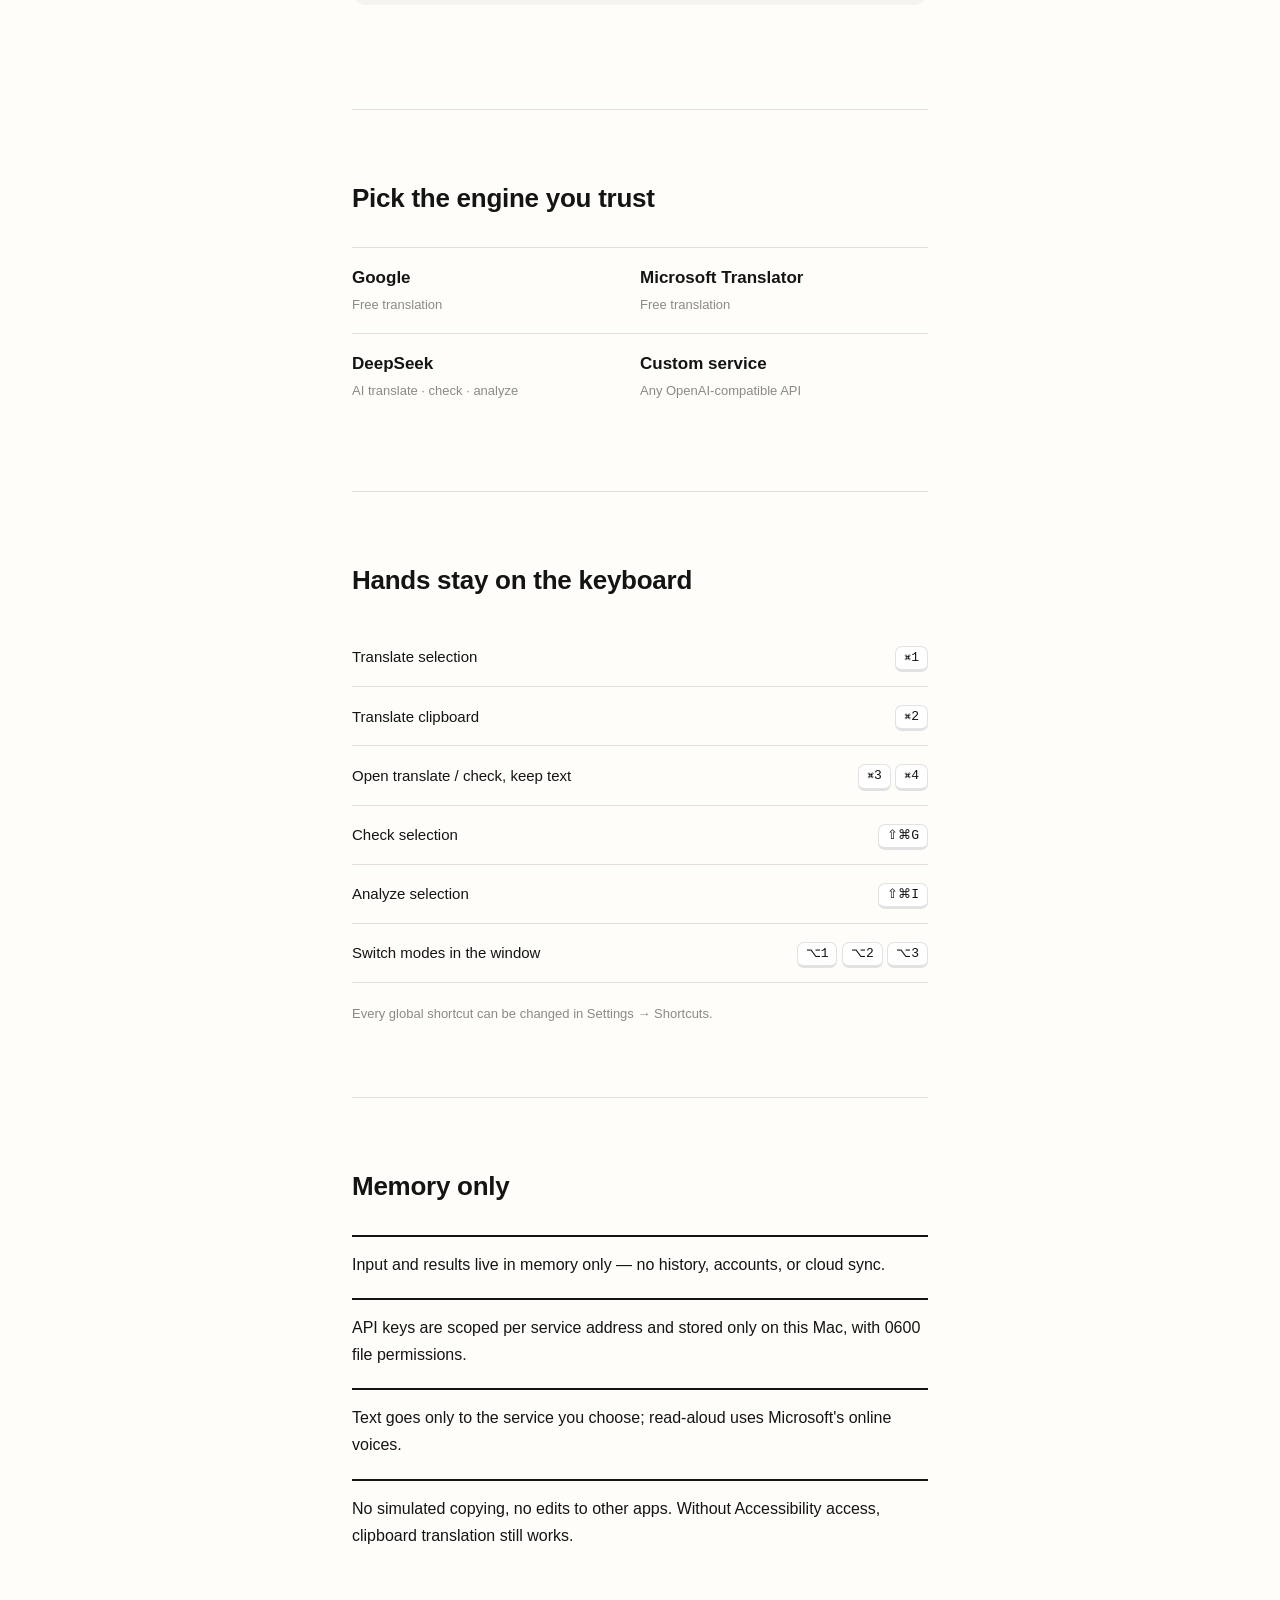
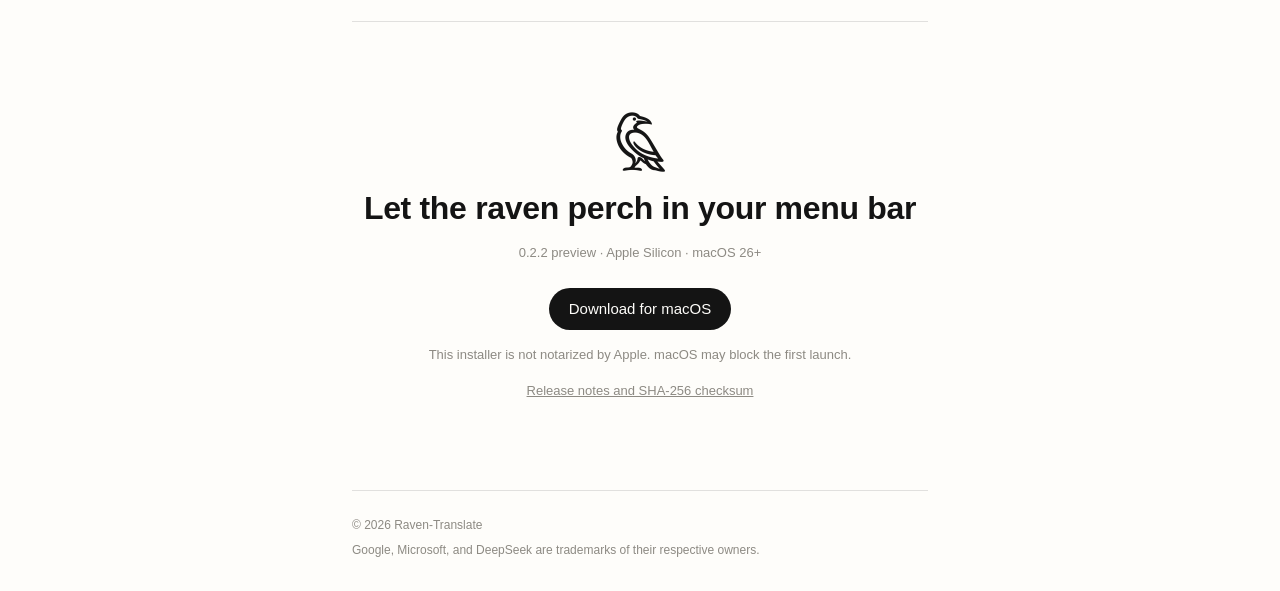
==== commit 51058d45: "Automate verified release mirroring and website version updates" ====
--- a/website/index.html
+++ b/website/index.html
@@ -70,7 +70,7 @@
         </button>
         <a
           class="btn btn-small"
-          href="https://github.com/lhjZY/Raven-t/releases/download/v0.2.2/Raven-Translate-0.2.2-arm64.dmg"
+          href="https://github.com/lhjZY/raven-translate-native-site/releases/download/v0.2.2/Raven-Translate-0.2.2-arm64.dmg"
           data-i18n="cta.download"
           >下载</a
         >
@@ -87,7 +87,7 @@
         <div class="hero-cta">
           <a
             class="btn"
-            href="https://github.com/lhjZY/Raven-t/releases/download/v0.2.2/Raven-Translate-0.2.2-arm64.dmg"
+            href="https://github.com/lhjZY/raven-translate-native-site/releases/download/v0.2.2/Raven-Translate-0.2.2-arm64.dmg"
             data-i18n="cta.downloadMac"
             >下载 macOS 版</a
           >
@@ -231,16 +231,16 @@
         <a
           class="btn"
           id="download-link"
-          href="https://github.com/lhjZY/Raven-t/releases/download/v0.2.2/Raven-Translate-0.2.2-arm64.dmg"
+          href="https://github.com/lhjZY/raven-translate-native-site/releases/download/v0.2.2/Raven-Translate-0.2.2-arm64.dmg"
           data-i18n="cta.downloadMac"
           >下载 macOS 版</a
         >
         <p class="meta" data-i18n="download.notice">
-          此预览版未经过 Apple 公证，macOS 可能阻止首次打开。
+          此安装包未经过 Apple 公证，macOS 可能阻止首次打开。
         </p>
         <a
           class="meta"
-          href="https://github.com/lhjZY/Raven-t/releases/tag/v0.2.2"
+          href="https://github.com/lhjZY/raven-translate-native-site/releases/tag/v0.2.2"
           data-i18n="download.details"
           >版本说明与 SHA-256 校验值</a
         >
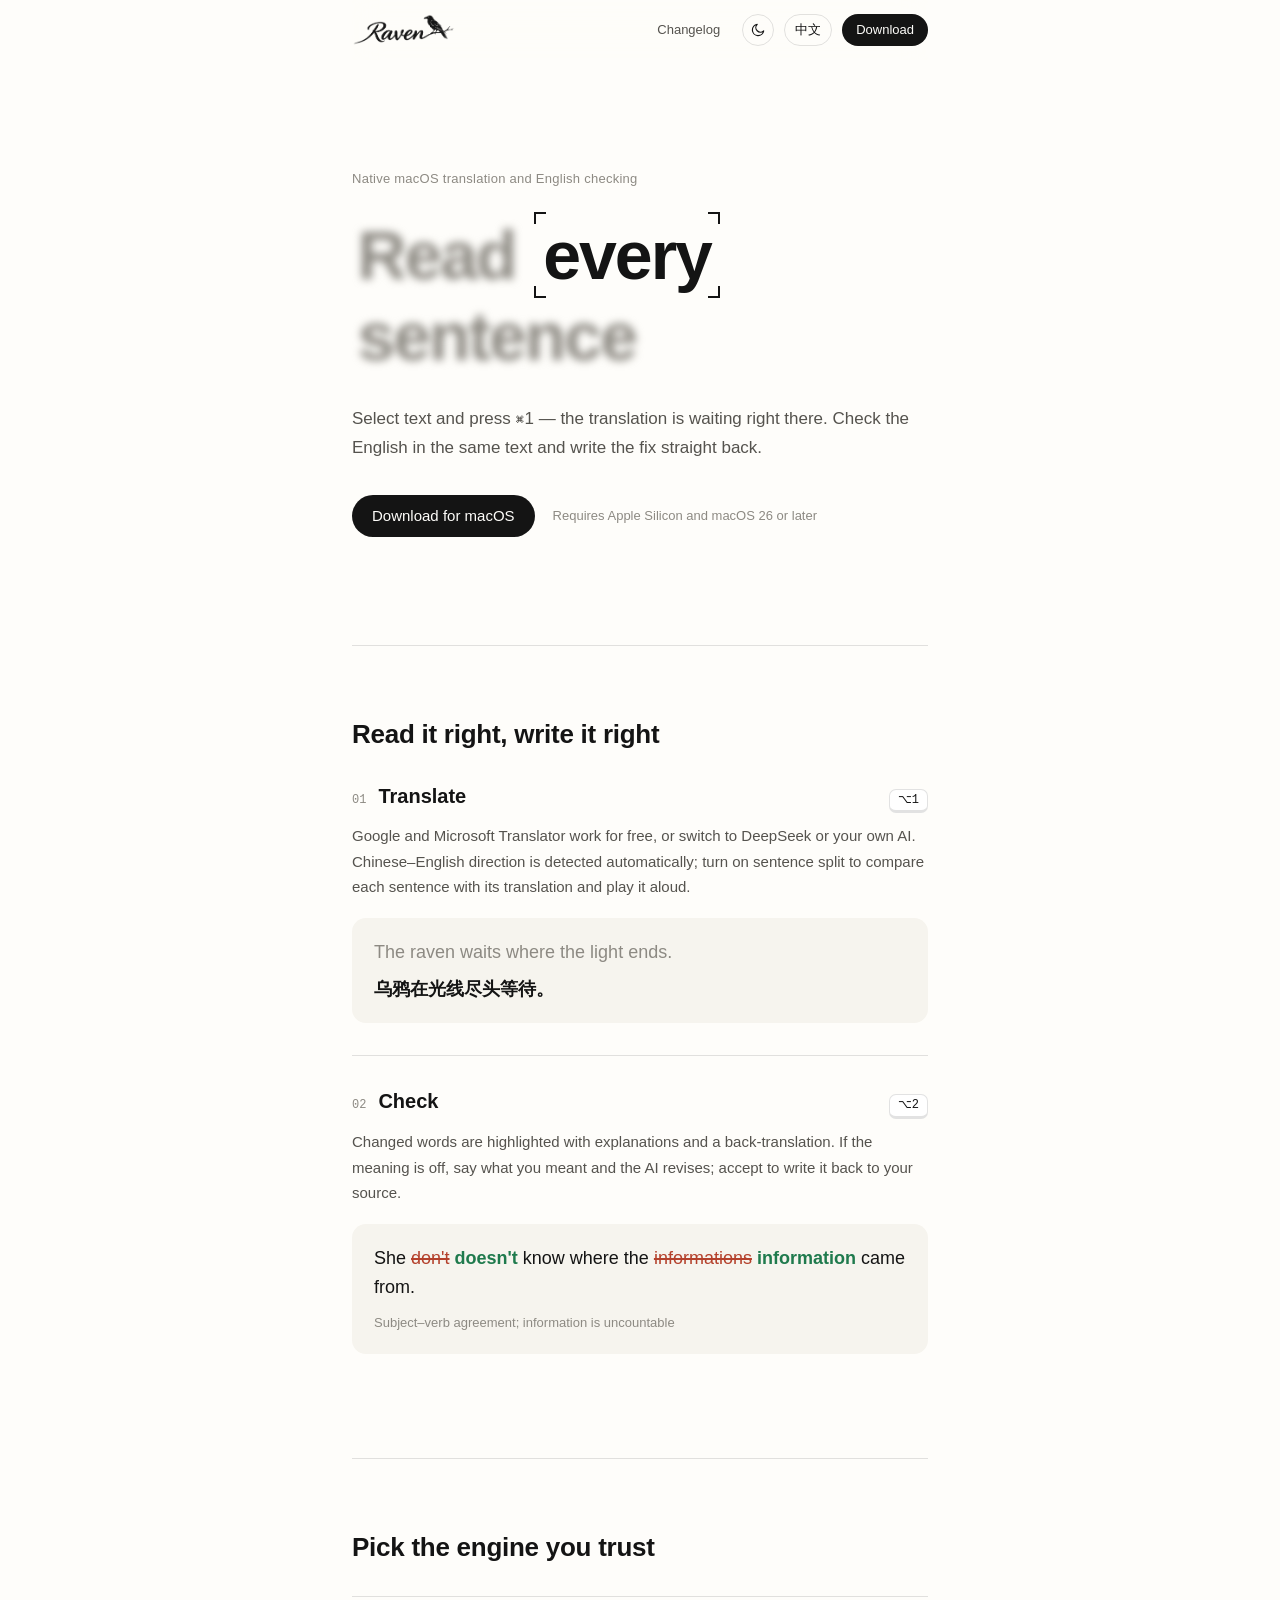
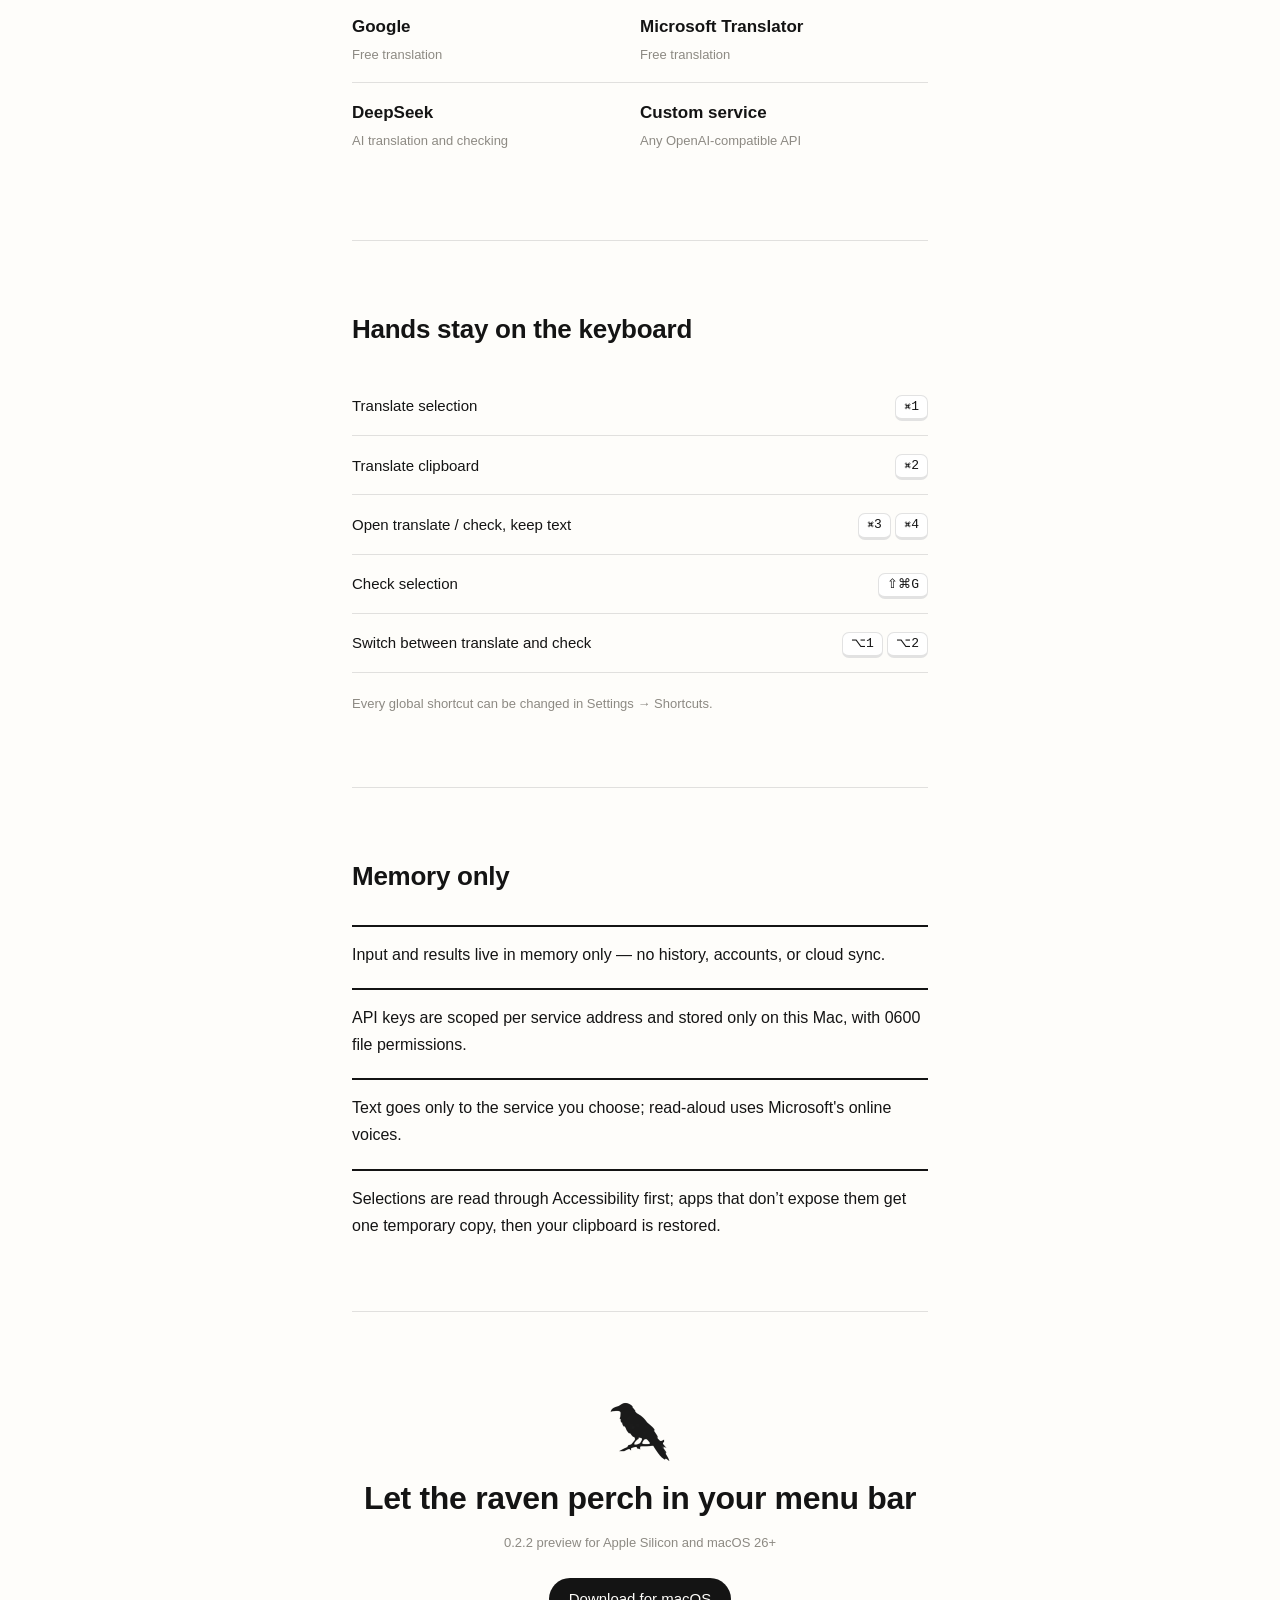
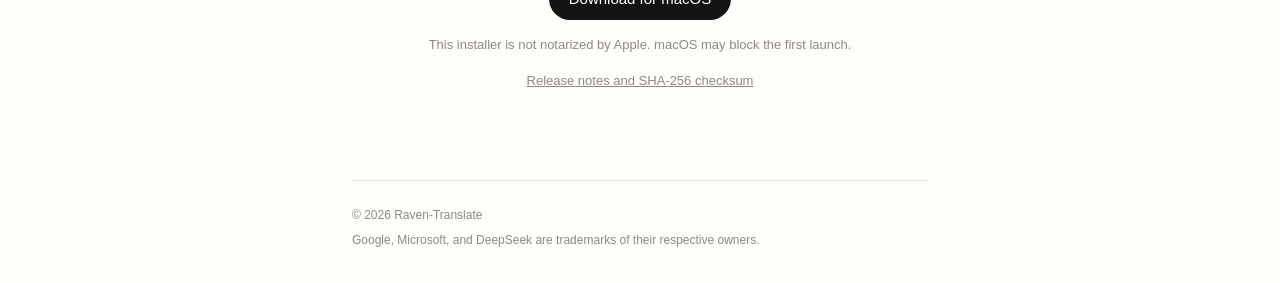
==== commit c1c19107: "Describe the current app and use the new icon Remove the sentence analysis mode and its shortcuts, m" ====
--- a/website/index.html
+++ b/website/index.html
@@ -6,7 +6,7 @@
     <title>Raven-Translate</title>
     <meta
       name="description"
-      content="Raven-Translate：macOS 原生翻译、英文检查与长难句分析工具。"
+      content="Raven-Translate：macOS 原生翻译与英文检查工具。"
       data-i18n-attr="content:meta.description"
     />
     <meta name="color-scheme" content="light dark" />
@@ -79,10 +79,10 @@
 
     <main id="main">
       <section class="hero" id="top">
-        <p class="eyebrow" data-i18n="hero.eyebrow">macOS 原生 · 翻译 · 检查 · 分析</p>
+        <p class="eyebrow" data-i18n="hero.eyebrow">macOS 原生翻译与英文检查</p>
         <h1 class="focus" id="focus-line" data-focus-key="hero.focus">读懂 每一句 英文</h1>
         <p class="lede" data-i18n="hero.lede">
-          选中文本按下 ⌘1，译文就在原处等你。同一份原文，还能检查语法、拆解长难句。
+          选中文本按下 ⌘1，译文就在原处等你。同一份原文还能检查英文，改好后直接写回。
         </p>
         <div class="hero-cta">
           <a
@@ -91,12 +91,12 @@
             data-i18n="cta.downloadMac"
             >下载 macOS 版</a
           >
-          <span class="meta" data-i18n="hero.req">Apple Silicon · macOS 26 或更高版本</span>
+          <span class="meta" data-i18n="hero.req">需要 Apple Silicon 和 macOS 26 或更高版本</span>
         </div>
       </section>
 
       <section class="modes" id="modes" aria-labelledby="modes-title">
-        <h2 class="section-title" id="modes-title" data-i18n="modes.title">一份原文，三种读法</h2>
+        <h2 class="section-title" id="modes-title" data-i18n="modes.title">读懂，也写对</h2>
 
         <article class="mode">
           <header class="mode-head">
@@ -106,7 +106,7 @@
           </header>
           <p class="mode-desc" data-i18n="modes.translate.desc">
             Google、微软翻译免费可用，也可切到 DeepSeek 或自定义
-            AI。自动判断互译方向，切换引擎立即重译。
+            AI。中英互译自动判断方向；开启拆句后逐句对照原文与译文，每句可单独朗读。
           </p>
           <div class="demo demo-translate" aria-hidden="true">
             <p class="demo-src">The raven waits where the light ends.</p>
@@ -121,7 +121,7 @@
             <kbd>⌥2</kbd>
           </header>
           <p class="mode-desc" data-i18n="modes.check.desc">
-            逐词聚焦等待结果，修改过的词高亮显示，并附修改说明与中文回译。意思不对就补充原意，AI
+            修改过的词高亮显示，并附修改说明与中文回译。意思不对就补充原意，AI
             会据此重新修改；满意后一键写回原文。
           </p>
           <div class="demo demo-check" aria-hidden="true">
@@ -129,32 +129,7 @@
               She <del>don't</del> <ins>doesn't</ins> know where the <del>informations</del>
               <ins>information</ins> came from.
             </p>
-            <p class="note" data-i18n="modes.check.note">主谓一致 · information 为不可数名词</p>
-          </div>
-        </article>
-
-        <article class="mode">
-          <header class="mode-head">
-            <span class="mode-index">03</span>
-            <h3 data-i18n="modes.analyze.title">分析</h3>
-            <kbd>⌥3</kbd>
-          </header>
-          <p class="mode-desc" data-i18n="modes.analyze.desc">
-            给出译文与句子主干，在原文上高亮各成分，并单独讲解难点。
-          </p>
-          <div class="demo demo-analyze" aria-hidden="true">
-            <p>
-              <span class="r r-sub">The letter</span>
-              <span class="r r-attr">that arrived yesterday</span>
-              <span class="r r-pred">changed</span>
-              <span class="r r-obj">everything</span>.
-            </p>
-            <p class="legend">
-              <span class="r-sub" data-i18n="roles.subject">主语</span>
-              <span class="r-attr" data-i18n="roles.attributive">定语从句</span>
-              <span class="r-pred" data-i18n="roles.predicate">谓语</span>
-              <span class="r-obj" data-i18n="roles.object">宾语</span>
-            </p>
+            <p class="note" data-i18n="modes.check.note">主谓一致；information 为不可数名词</p>
           </div>
         </article>
       </section>
@@ -172,7 +147,7 @@
           </li>
           <li>
             <strong>DeepSeek</strong>
-            <span data-i18n="engines.ai">AI 翻译 · 检查 · 分析</span>
+            <span data-i18n="engines.ai">AI 翻译与检查</span>
           </li>
           <li>
             <strong data-i18n="engines.custom">自定义服务</strong>
@@ -201,12 +176,8 @@
             <dd data-i18n="shortcuts.check">检查选中文本</dd>
           </div>
           <div>
-            <dt><kbd>⇧⌘I</kbd></dt>
-            <dd data-i18n="shortcuts.analyze">分析选中文本</dd>
-          </div>
-          <div>
-            <dt><kbd>⌥1</kbd> <kbd>⌥2</kbd> <kbd>⌥3</kbd></dt>
-            <dd data-i18n="shortcuts.switch">窗口内切换模式</dd>
+            <dt><kbd>⌥1</kbd> <kbd>⌥2</kbd></dt>
+            <dd data-i18n="shortcuts.switch">窗口内切换翻译 / 检查</dd>
           </div>
         </dl>
         <p class="meta" data-i18n="shortcuts.note">全局快捷键都可在「设置 → 快捷键」中修改。</p>
@@ -219,7 +190,7 @@
           <li data-i18n="privacy.keys">API Key 按服务地址隔离，仅保存在本机，文件权限 0600。</li>
           <li data-i18n="privacy.send">文本只发送给你当前选择的服务商；朗读使用微软在线语音。</li>
           <li data-i18n="privacy.selection">
-            不模拟复制，不改写其他应用。未授权辅助功能时仍可翻译剪贴板。
+            优先通过辅助功能读取选区；不提供选区的应用会临时复制一次，随后恢复剪贴板。
           </li>
         </ul>
       </section>
@@ -227,7 +198,7 @@
       <section class="download" id="download" aria-labelledby="download-title">
         <span class="mark mark-large" aria-hidden="true"></span>
         <h2 id="download-title" data-i18n="download.title">让乌鸦落在你的菜单栏</h2>
-        <p class="meta" data-i18n="download.req">0.2.2 预览版 · Apple Silicon · macOS 26+</p>
+        <p class="meta" data-i18n="download.req">0.2.2 预览版，适用于 Apple Silicon 和 macOS 26+</p>
         <a
           class="btn"
           id="download-link"
--- a/website/base.css
+++ b/website/base.css
@@ -1,4 +1,4 @@
-/* 色彩取自 App 图标的象牙底（#FEFDFA）与黑色线稿；成分色对应 ResultView.roleColor。 */
+/* 页面色彩：象牙底（#FEFDFA）与黑色文字。 */
 :root {
   /* light-dark() 依 color-scheme 取值：默认跟随系统，data-theme 由主题按钮写入并覆盖。 */
   color-scheme: light dark;
@@ -13,10 +13,6 @@
   --btn-ink: light-dark(#fefdfa, #111110);
   --ins: light-dark(#1f7a4d, #5cc98f);
   --del: light-dark(#b4412c, #f0866f);
-  --role-sub: light-dark(#1f6fd1, #6aa8ff);
-  --role-pred: light-dark(#d9730d, #ffa14a);
-  --role-obj: light-dark(#8a4fd6, #b78cff);
-  --role-attr: light-dark(#138a86, #4fcfc9);
   --font:
     -apple-system, BlinkMacSystemFont, "SF Pro Text", "PingFang SC", "Hiragino Sans GB",
     "Helvetica Neue", sans-serif;
--- a/website/sections.css
+++ b/website/sections.css
@@ -178,46 +178,10 @@
   font-weight: 600;
 }
 
-.note,
-.legend {
+.note {
   margin-top: 12px;
   color: var(--ink-faint);
   font-size: 13px;
-}
-
-.legend {
-  display: flex;
-  flex-wrap: wrap;
-  gap: 4px 14px;
-}
-
-.legend span::before {
-  content: "";
-  display: inline-block;
-  width: 7px;
-  height: 7px;
-  margin-right: 6px;
-  border-radius: 50%;
-  background: currentColor;
-}
-
-.r {
-  text-decoration: underline;
-  text-decoration-thickness: 2.5px;
-  text-underline-offset: 5px;
-}
-
-.r-sub {
-  color: var(--role-sub);
-}
-.r-pred {
-  color: var(--role-pred);
-}
-.r-obj {
-  color: var(--role-obj);
-}
-.r-attr {
-  color: var(--role-attr);
 }
 
 /* ---- 引擎 ---- */
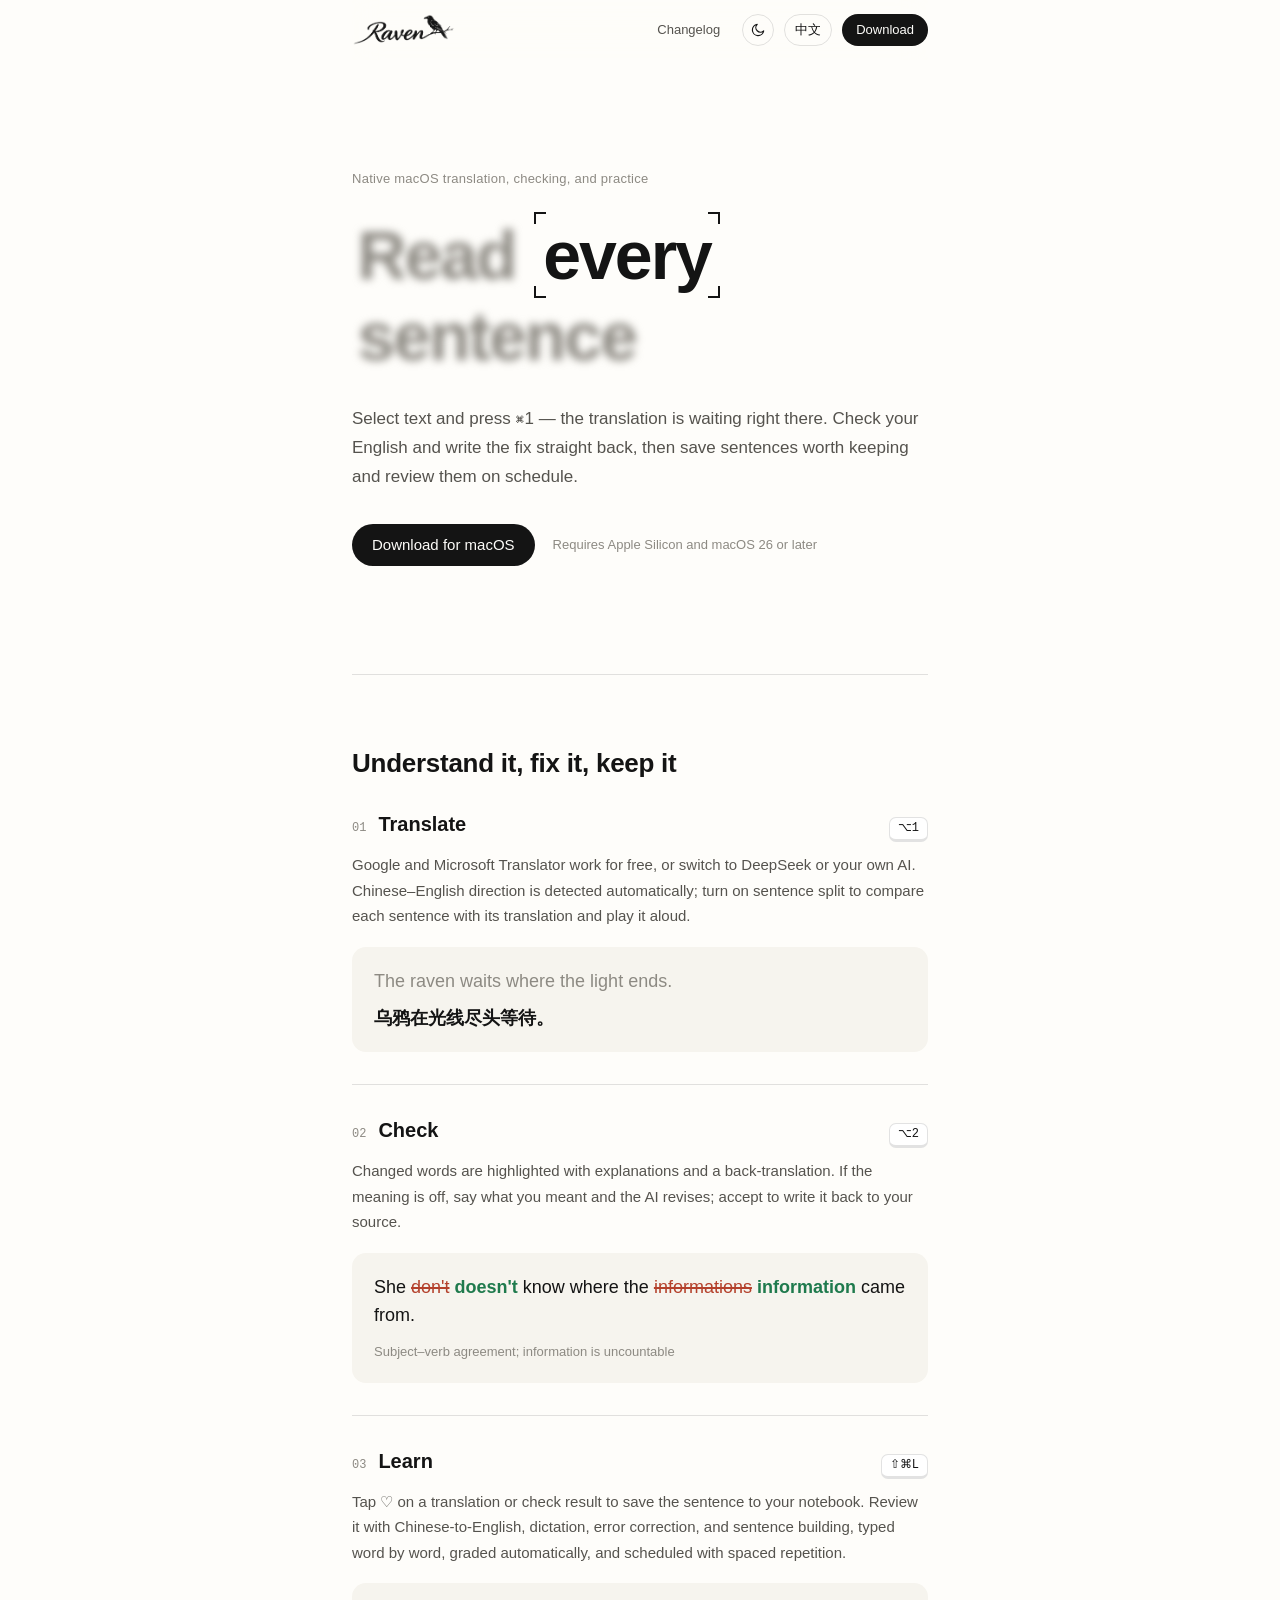
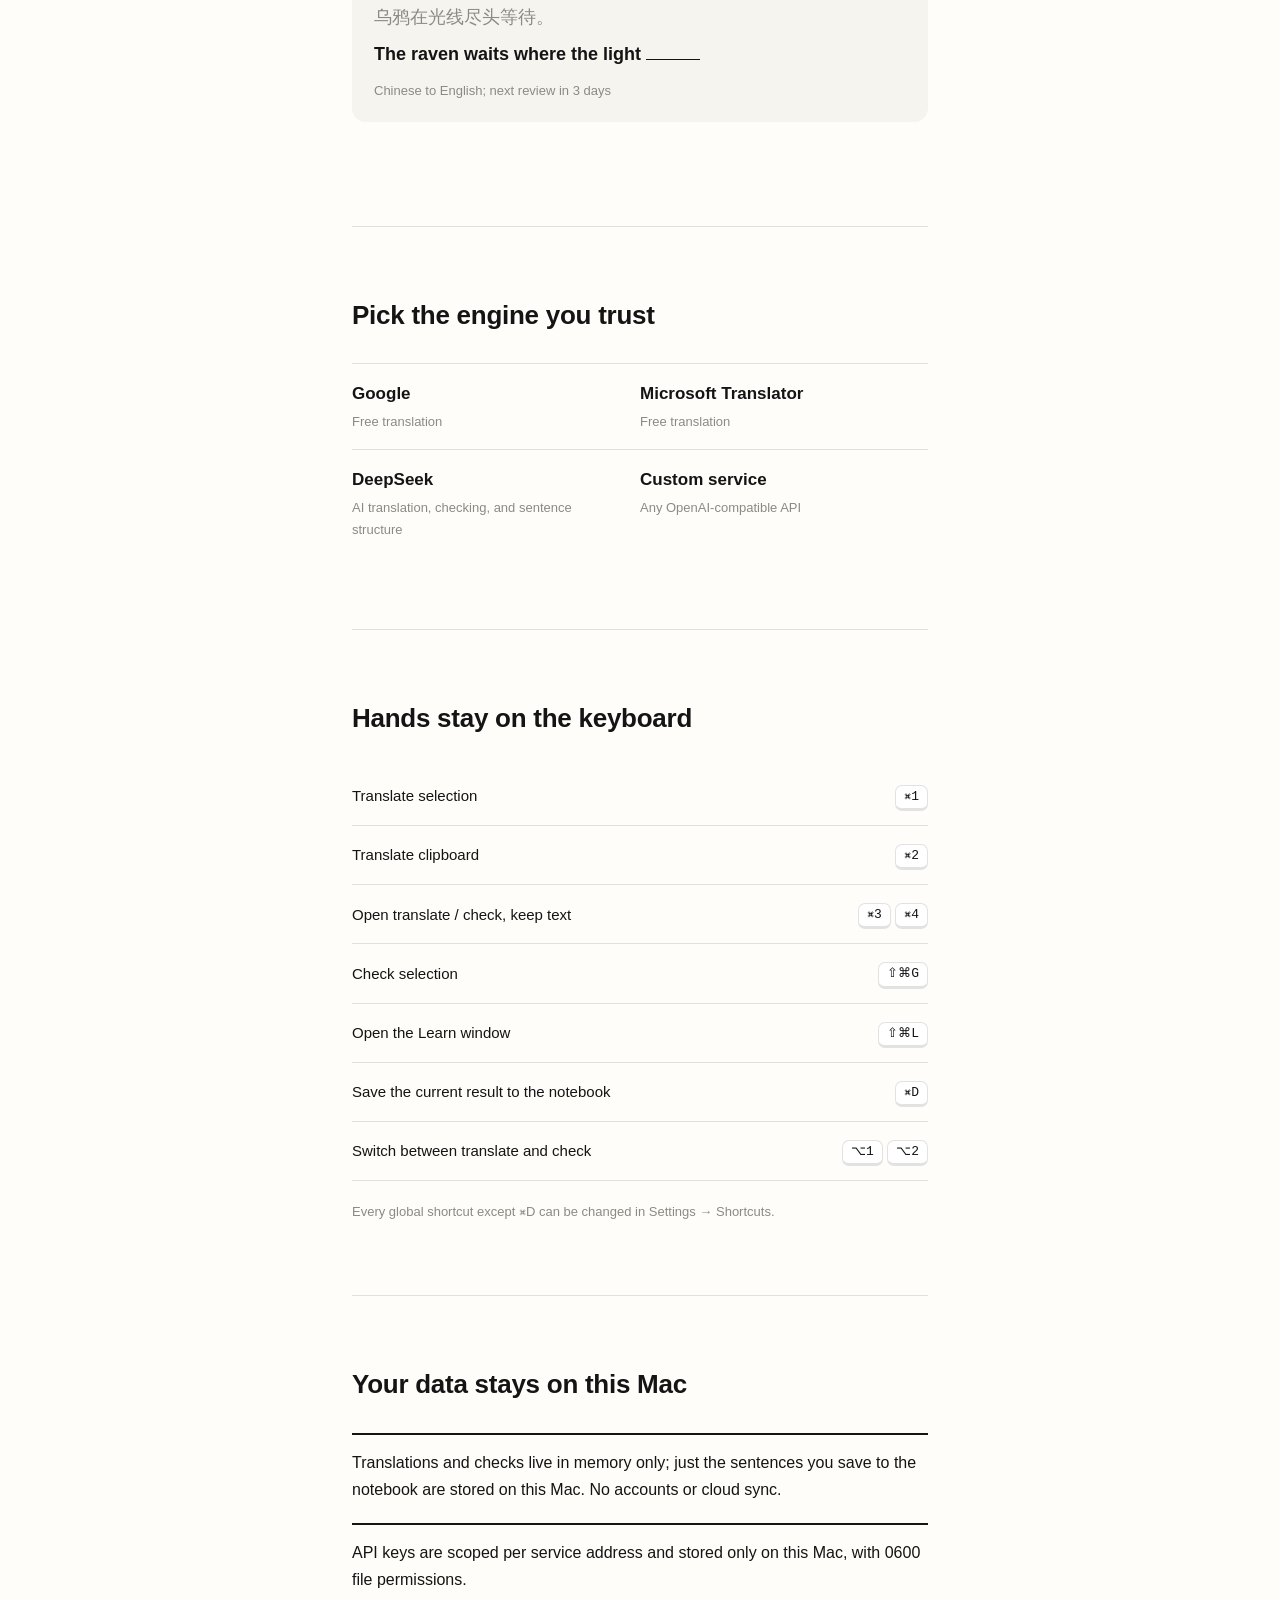
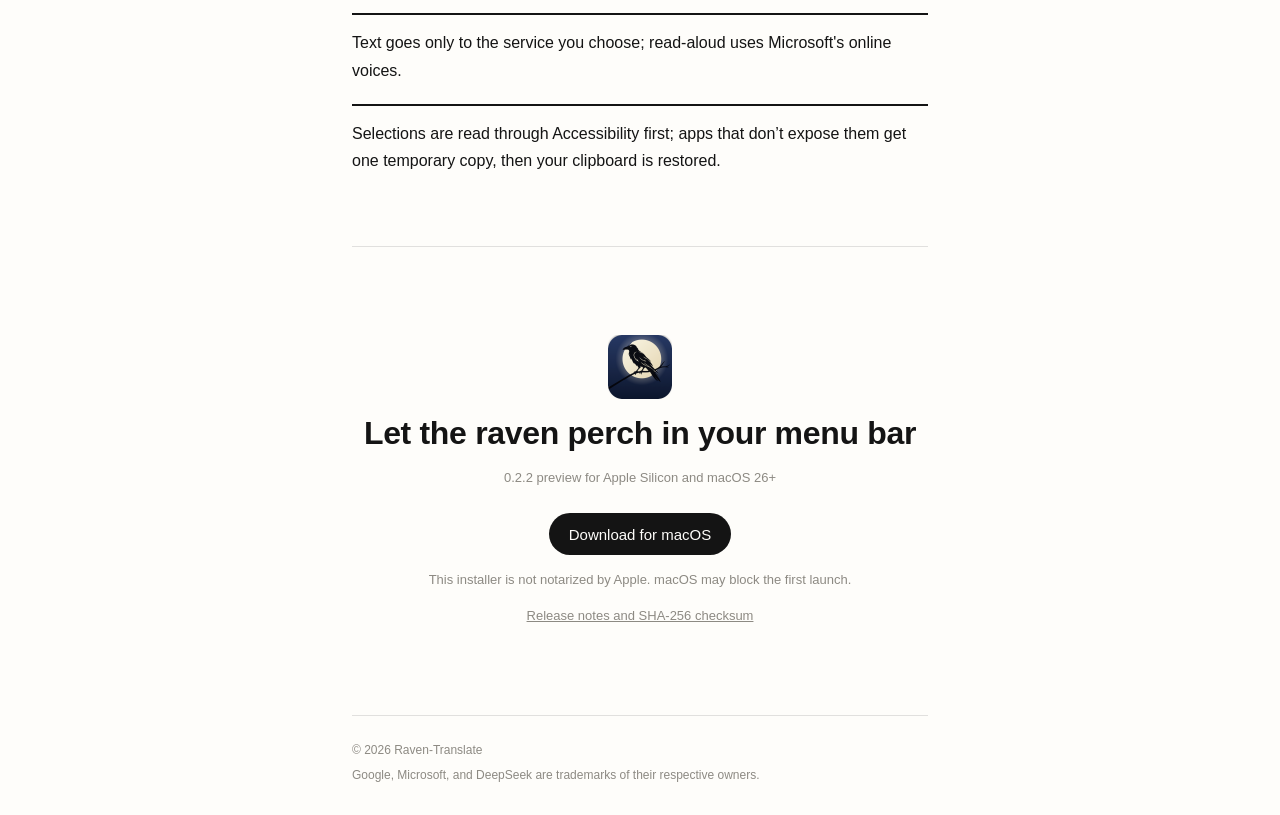
==== commit addf6c83: "Add the Learn mode and show the new app icon Present Learn as the third mode with its review types a" ====
--- a/website/index.html
+++ b/website/index.html
@@ -6,7 +6,7 @@
     <title>Raven-Translate</title>
     <meta
       name="description"
-      content="Raven-Translate：macOS 原生翻译与英文检查工具。"
+      content="Raven-Translate：macOS 原生翻译、英文检查与英语学习工具。"
       data-i18n-attr="content:meta.description"
     />
     <meta name="color-scheme" content="light dark" />
@@ -79,10 +79,10 @@
 
     <main id="main">
       <section class="hero" id="top">
-        <p class="eyebrow" data-i18n="hero.eyebrow">macOS 原生翻译与英文检查</p>
+        <p class="eyebrow" data-i18n="hero.eyebrow">macOS 原生翻译、检查与学习</p>
         <h1 class="focus" id="focus-line" data-focus-key="hero.focus">读懂 每一句 英文</h1>
         <p class="lede" data-i18n="hero.lede">
-          选中文本按下 ⌘1，译文就在原处等你。同一份原文还能检查英文，改好后直接写回。
+          选中文本按下 ⌘1，译文就在原处等你。检查英文后直接写回，值得记住的句子收进词汇本，按时复习。
         </p>
         <div class="hero-cta">
           <a
@@ -96,7 +96,7 @@
       </section>
 
       <section class="modes" id="modes" aria-labelledby="modes-title">
-        <h2 class="section-title" id="modes-title" data-i18n="modes.title">读懂，也写对</h2>
+        <h2 class="section-title" id="modes-title" data-i18n="modes.title">读懂，写对，记住</h2>
 
         <article class="mode">
           <header class="mode-head">
@@ -132,6 +132,22 @@
             <p class="note" data-i18n="modes.check.note">主谓一致；information 为不可数名词</p>
           </div>
         </article>
+
+        <article class="mode">
+          <header class="mode-head">
+            <span class="mode-index">03</span>
+            <h3 data-i18n="modes.learn.title">学习</h3>
+            <kbd>⇧⌘L</kbd>
+          </header>
+          <p class="mode-desc" data-i18n="modes.learn.desc">
+            在翻译或检查结果上点 ♡，把句子加入词汇本。复习有中译英、听写、改错和连词成句，逐词输入、自动评分，并按间隔重复安排下一次。
+          </p>
+          <div class="demo demo-learn" aria-hidden="true">
+            <p class="demo-src">乌鸦在光线尽头等待。</p>
+            <p class="demo-out">The raven waits where the light <span class="gap"></span></p>
+            <p class="note" data-i18n="modes.learn.note">中译英；答对后 3 天再复习</p>
+          </div>
+        </article>
       </section>
 
       <section class="engines" aria-labelledby="engines-title">
@@ -147,7 +163,7 @@
           </li>
           <li>
             <strong>DeepSeek</strong>
-            <span data-i18n="engines.ai">AI 翻译与检查</span>
+            <span data-i18n="engines.ai">AI 翻译、检查与句子结构</span>
           </li>
           <li>
             <strong data-i18n="engines.custom">自定义服务</strong>
@@ -176,17 +192,25 @@
             <dd data-i18n="shortcuts.check">检查选中文本</dd>
           </div>
           <div>
+            <dt><kbd>⇧⌘L</kbd></dt>
+            <dd data-i18n="shortcuts.learn">打开学习窗口</dd>
+          </div>
+          <div>
+            <dt><kbd>⌘D</kbd></dt>
+            <dd data-i18n="shortcuts.save">把当前结果加入词汇本</dd>
+          </div>
+          <div>
             <dt><kbd>⌥1</kbd> <kbd>⌥2</kbd></dt>
             <dd data-i18n="shortcuts.switch">窗口内切换翻译 / 检查</dd>
           </div>
         </dl>
-        <p class="meta" data-i18n="shortcuts.note">全局快捷键都可在「设置 → 快捷键」中修改。</p>
+        <p class="meta" data-i18n="shortcuts.note">除 ⌘D 外，全局快捷键都可在「设置 → 快捷键」中修改。</p>
       </section>
 
       <section class="privacy" id="privacy" aria-labelledby="privacy-title">
-        <h2 class="section-title" id="privacy-title" data-i18n="privacy.title">只在内存里</h2>
+        <h2 class="section-title" id="privacy-title" data-i18n="privacy.title">数据留在本机</h2>
         <ul class="facts">
-          <li data-i18n="privacy.memory">输入与结果只保留在内存，没有历史、账户或云同步。</li>
+          <li data-i18n="privacy.memory">翻译与检查只保留在内存；只有你加入词汇本的句子会保存在本机。没有账户或云同步。</li>
           <li data-i18n="privacy.keys">API Key 按服务地址隔离，仅保存在本机，文件权限 0600。</li>
           <li data-i18n="privacy.send">文本只发送给你当前选择的服务商；朗读使用微软在线语音。</li>
           <li data-i18n="privacy.selection">
@@ -196,7 +220,7 @@
       </section>
 
       <section class="download" id="download" aria-labelledby="download-title">
-        <span class="mark mark-large" aria-hidden="true"></span>
+        <img class="app-icon" src="assets/icon.png" width="64" height="64" alt="" />
         <h2 id="download-title" data-i18n="download.title">让乌鸦落在你的菜单栏</h2>
         <p class="meta" data-i18n="download.req">0.2.2 预览版，适用于 Apple Silicon 和 macOS 26+</p>
         <a
--- a/website/base.css
+++ b/website/base.css
@@ -84,17 +84,9 @@
   top: 12px;
 }
 
-/* ---- 品牌标记：透明线稿作遮罩，随主题取文字色 ---- */
-.mark {
-  display: inline-block;
-  width: 26px;
-  height: 26px;
-  background: currentColor;
-  mask: url("assets/raven-mark.png") center / contain no-repeat;
-  -webkit-mask: url("assets/raven-mark.png") center / contain no-repeat;
-}
-
-.mark-large {
+/* ---- App 图标：自带圆角方形，不再叠加圆角或阴影 ---- */
+.app-icon {
+  display: block;
   width: 64px;
   height: 64px;
 }
--- a/website/sections.css
+++ b/website/sections.css
@@ -116,7 +116,7 @@
   border-top: 1px solid var(--line);
 }
 
-/* ---- 三种模式 ---- */
+/* ---- 模式 ---- */
 .mode {
   display: grid;
   gap: 10px;
@@ -176,6 +176,12 @@
   color: var(--ins);
   text-decoration: none;
   font-weight: 600;
+}
+
+.demo-learn .gap {
+  display: inline-block;
+  width: 3em;
+  border-bottom: 0.5px solid currentColor;
 }
 
 .note {
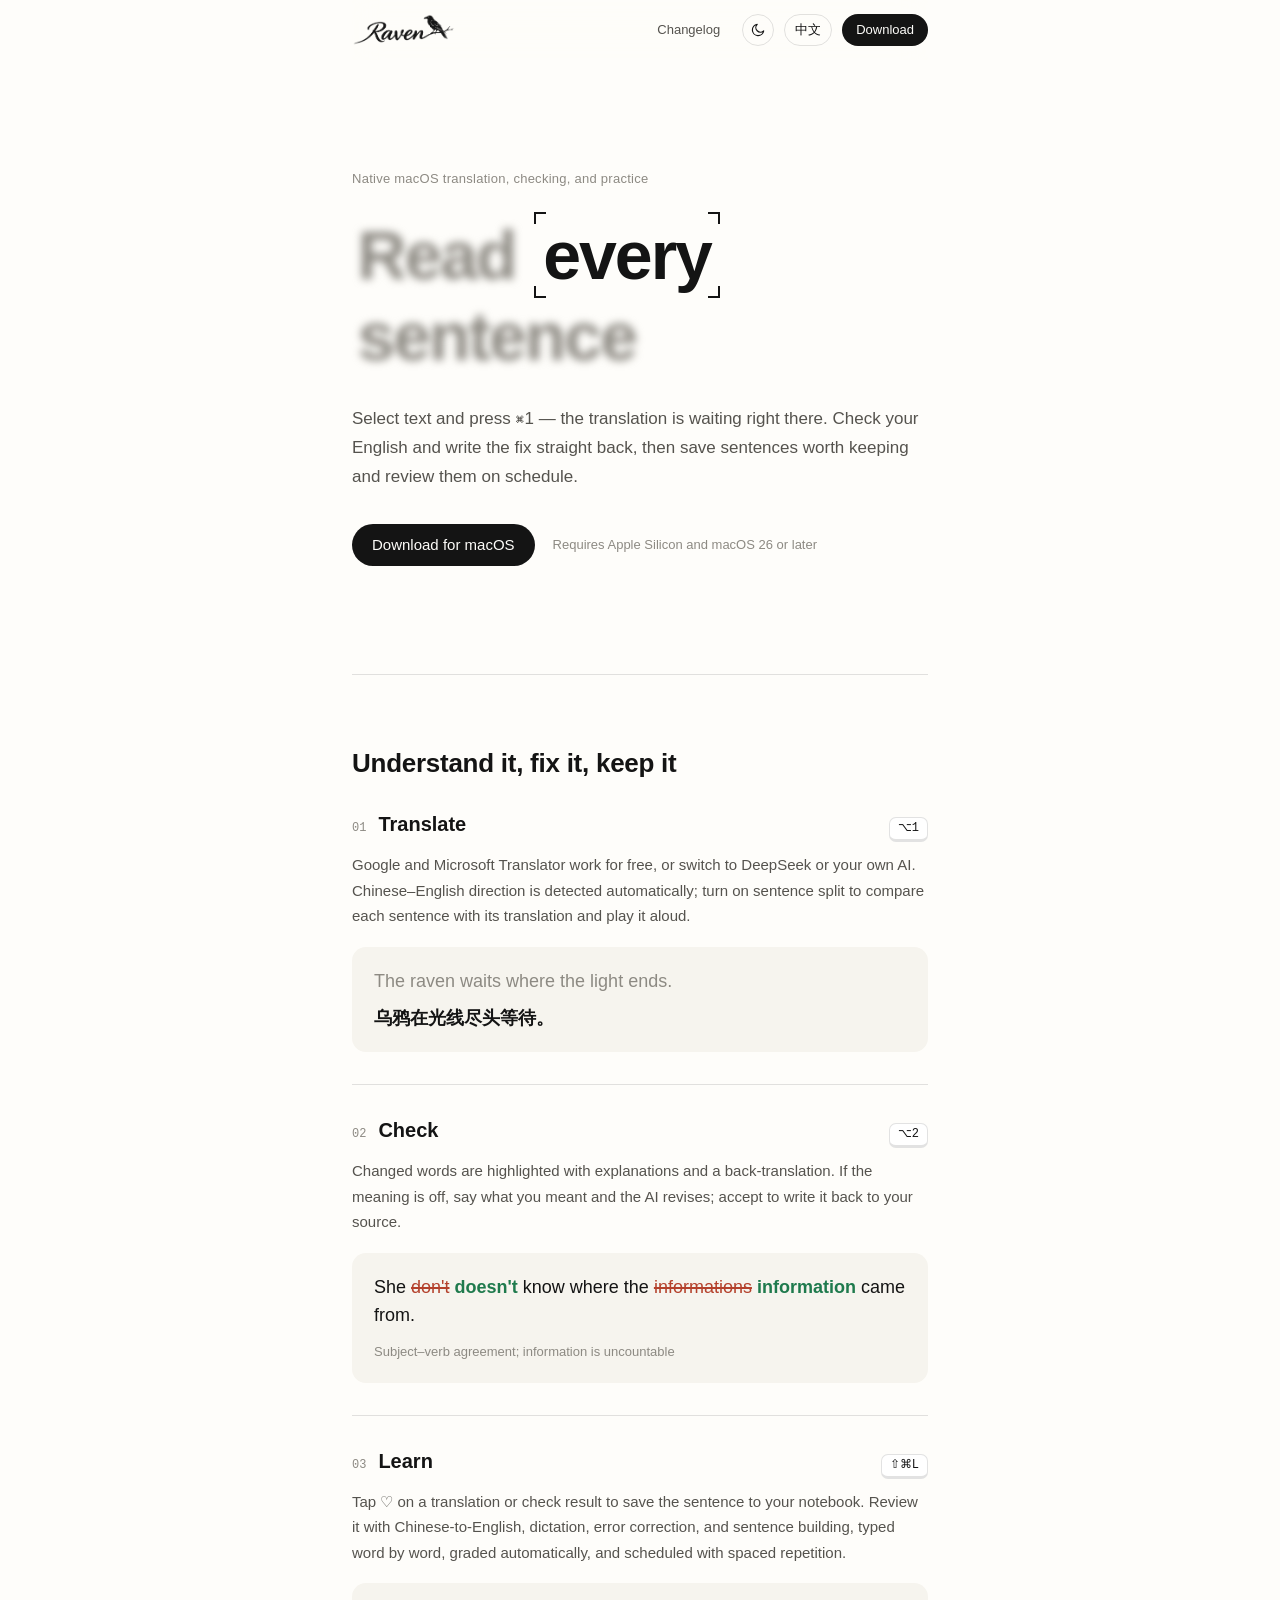
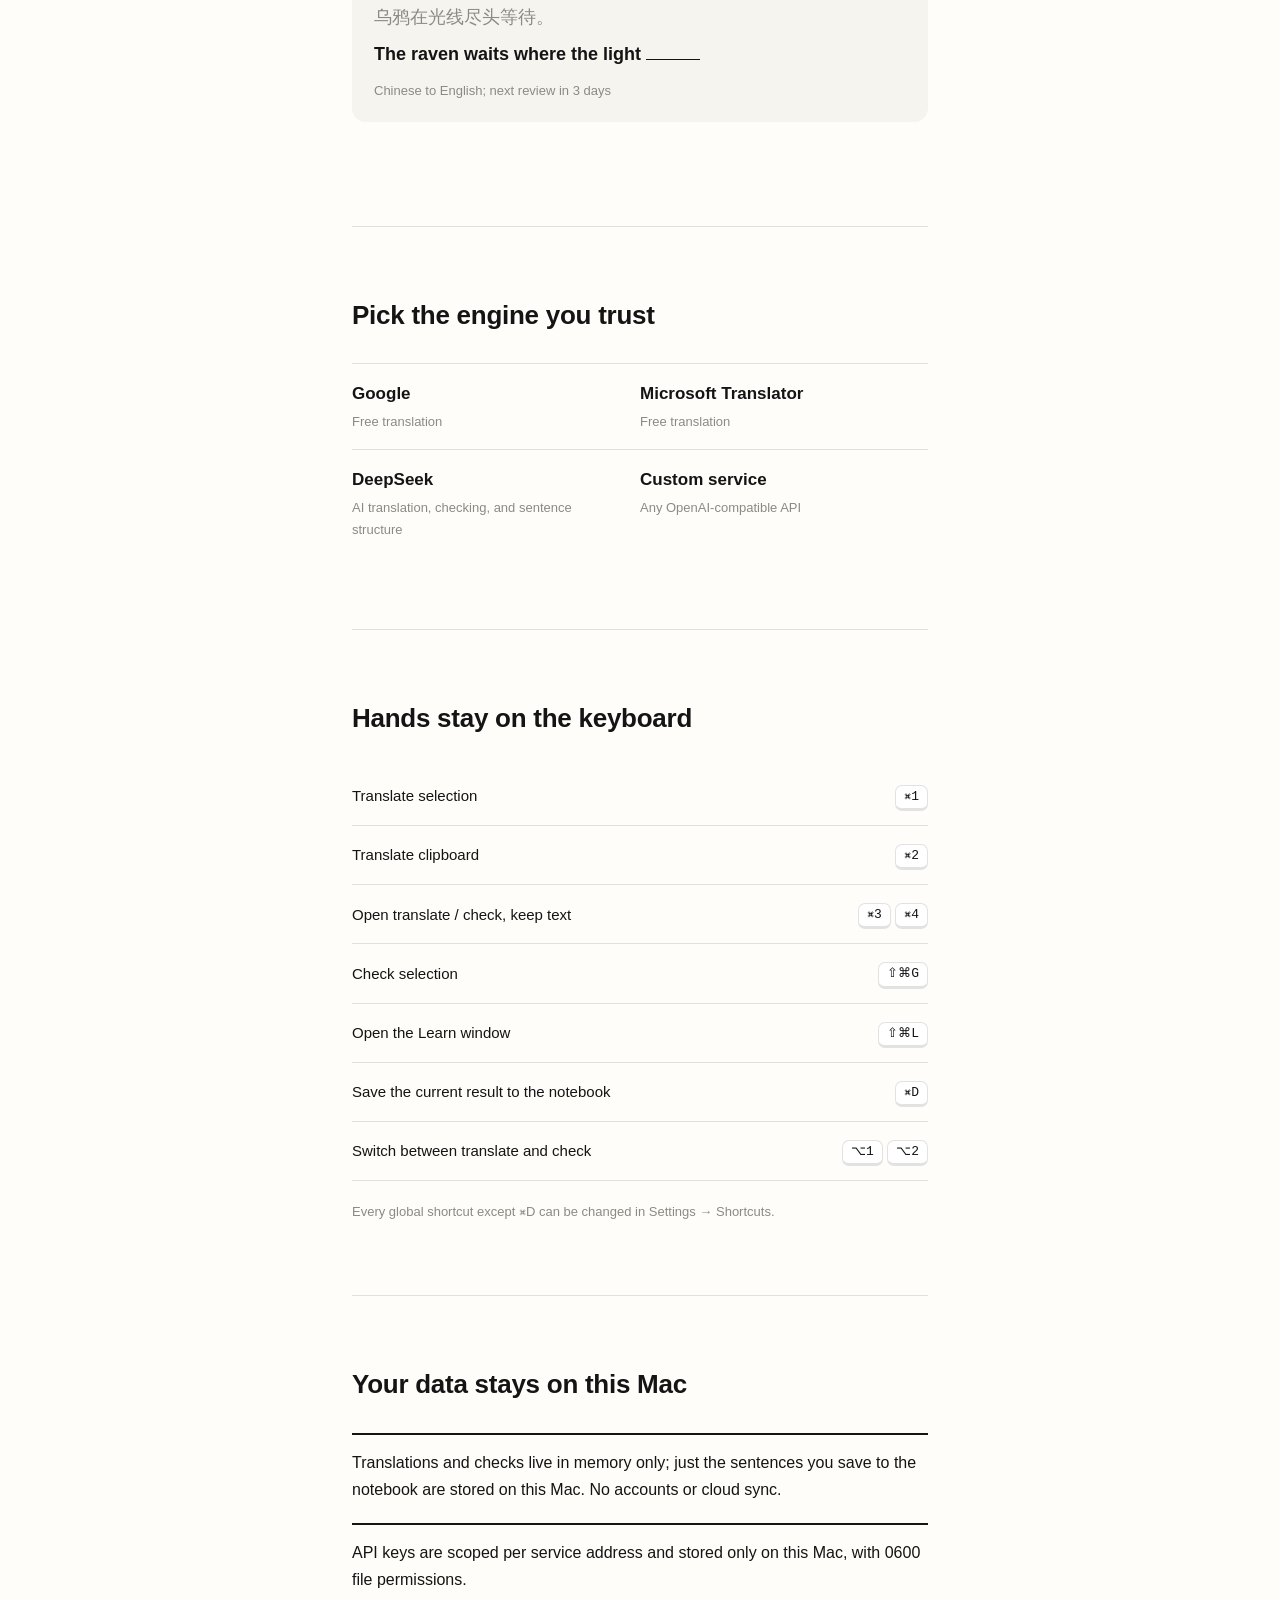
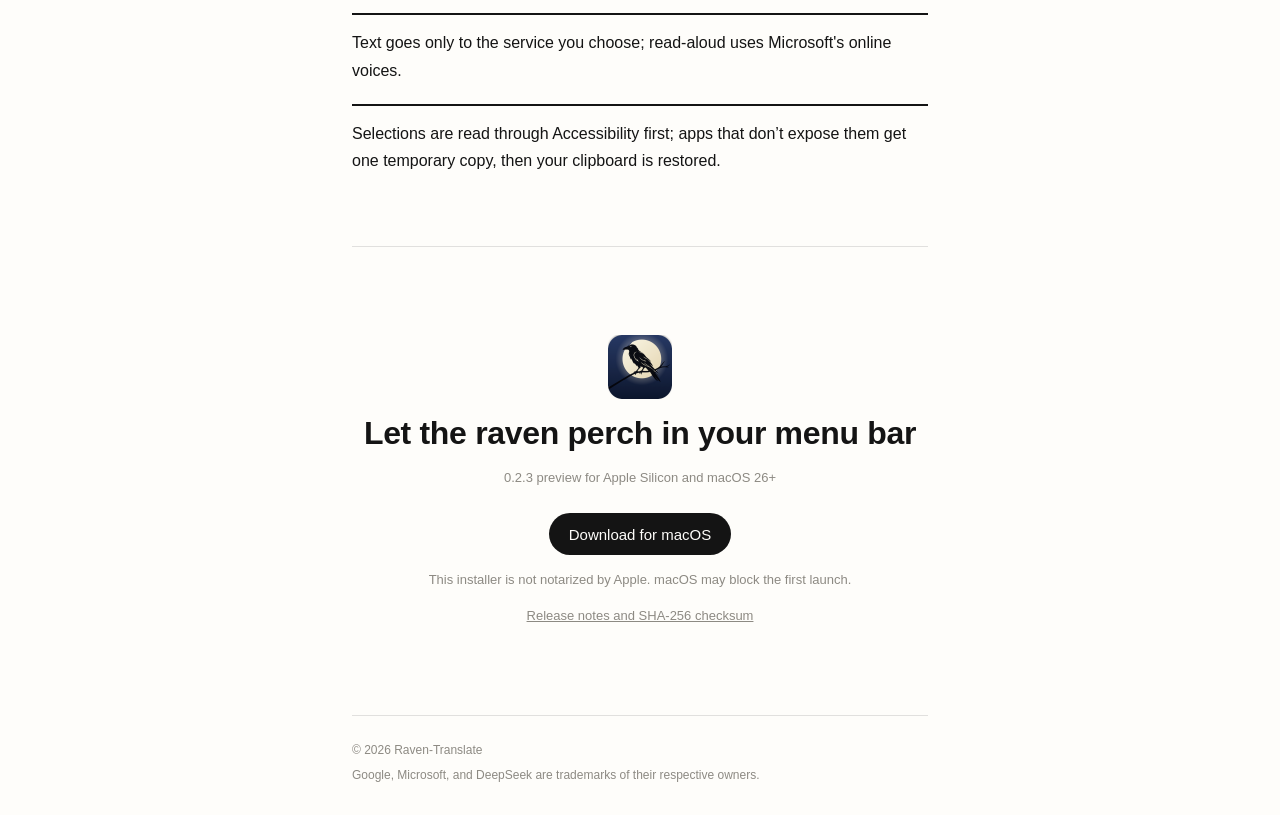
==== commit b0028897: "Update website download for v0.2.3" ====
--- a/website/index.html
+++ b/website/index.html
@@ -70,7 +70,7 @@
         </button>
         <a
           class="btn btn-small"
-          href="https://github.com/lhjZY/raven-translate-native-site/releases/download/v0.2.2/Raven-Translate-0.2.2-arm64.dmg"
+          href="https://github.com/lhjZY/raven-translate-native-site/releases/download/v0.2.3/Raven-Translate-0.2.3-arm64.dmg"
           data-i18n="cta.download"
           >下载</a
         >
@@ -87,7 +87,7 @@
         <div class="hero-cta">
           <a
             class="btn"
-            href="https://github.com/lhjZY/raven-translate-native-site/releases/download/v0.2.2/Raven-Translate-0.2.2-arm64.dmg"
+            href="https://github.com/lhjZY/raven-translate-native-site/releases/download/v0.2.3/Raven-Translate-0.2.3-arm64.dmg"
             data-i18n="cta.downloadMac"
             >下载 macOS 版</a
           >
@@ -222,11 +222,11 @@
       <section class="download" id="download" aria-labelledby="download-title">
         <img class="app-icon" src="assets/icon.png" width="64" height="64" alt="" />
         <h2 id="download-title" data-i18n="download.title">让乌鸦落在你的菜单栏</h2>
-        <p class="meta" data-i18n="download.req">0.2.2 预览版，适用于 Apple Silicon 和 macOS 26+</p>
+        <p class="meta" data-i18n="download.req">0.2.3 预览版，适用于 Apple Silicon 和 macOS 26+</p>
         <a
           class="btn"
           id="download-link"
-          href="https://github.com/lhjZY/raven-translate-native-site/releases/download/v0.2.2/Raven-Translate-0.2.2-arm64.dmg"
+          href="https://github.com/lhjZY/raven-translate-native-site/releases/download/v0.2.3/Raven-Translate-0.2.3-arm64.dmg"
           data-i18n="cta.downloadMac"
           >下载 macOS 版</a
         >
@@ -235,7 +235,7 @@
         </p>
         <a
           class="meta"
-          href="https://github.com/lhjZY/raven-translate-native-site/releases/tag/v0.2.2"
+          href="https://github.com/lhjZY/raven-translate-native-site/releases/tag/v0.2.3"
           data-i18n="download.details"
           >版本说明与 SHA-256 校验值</a
         >
